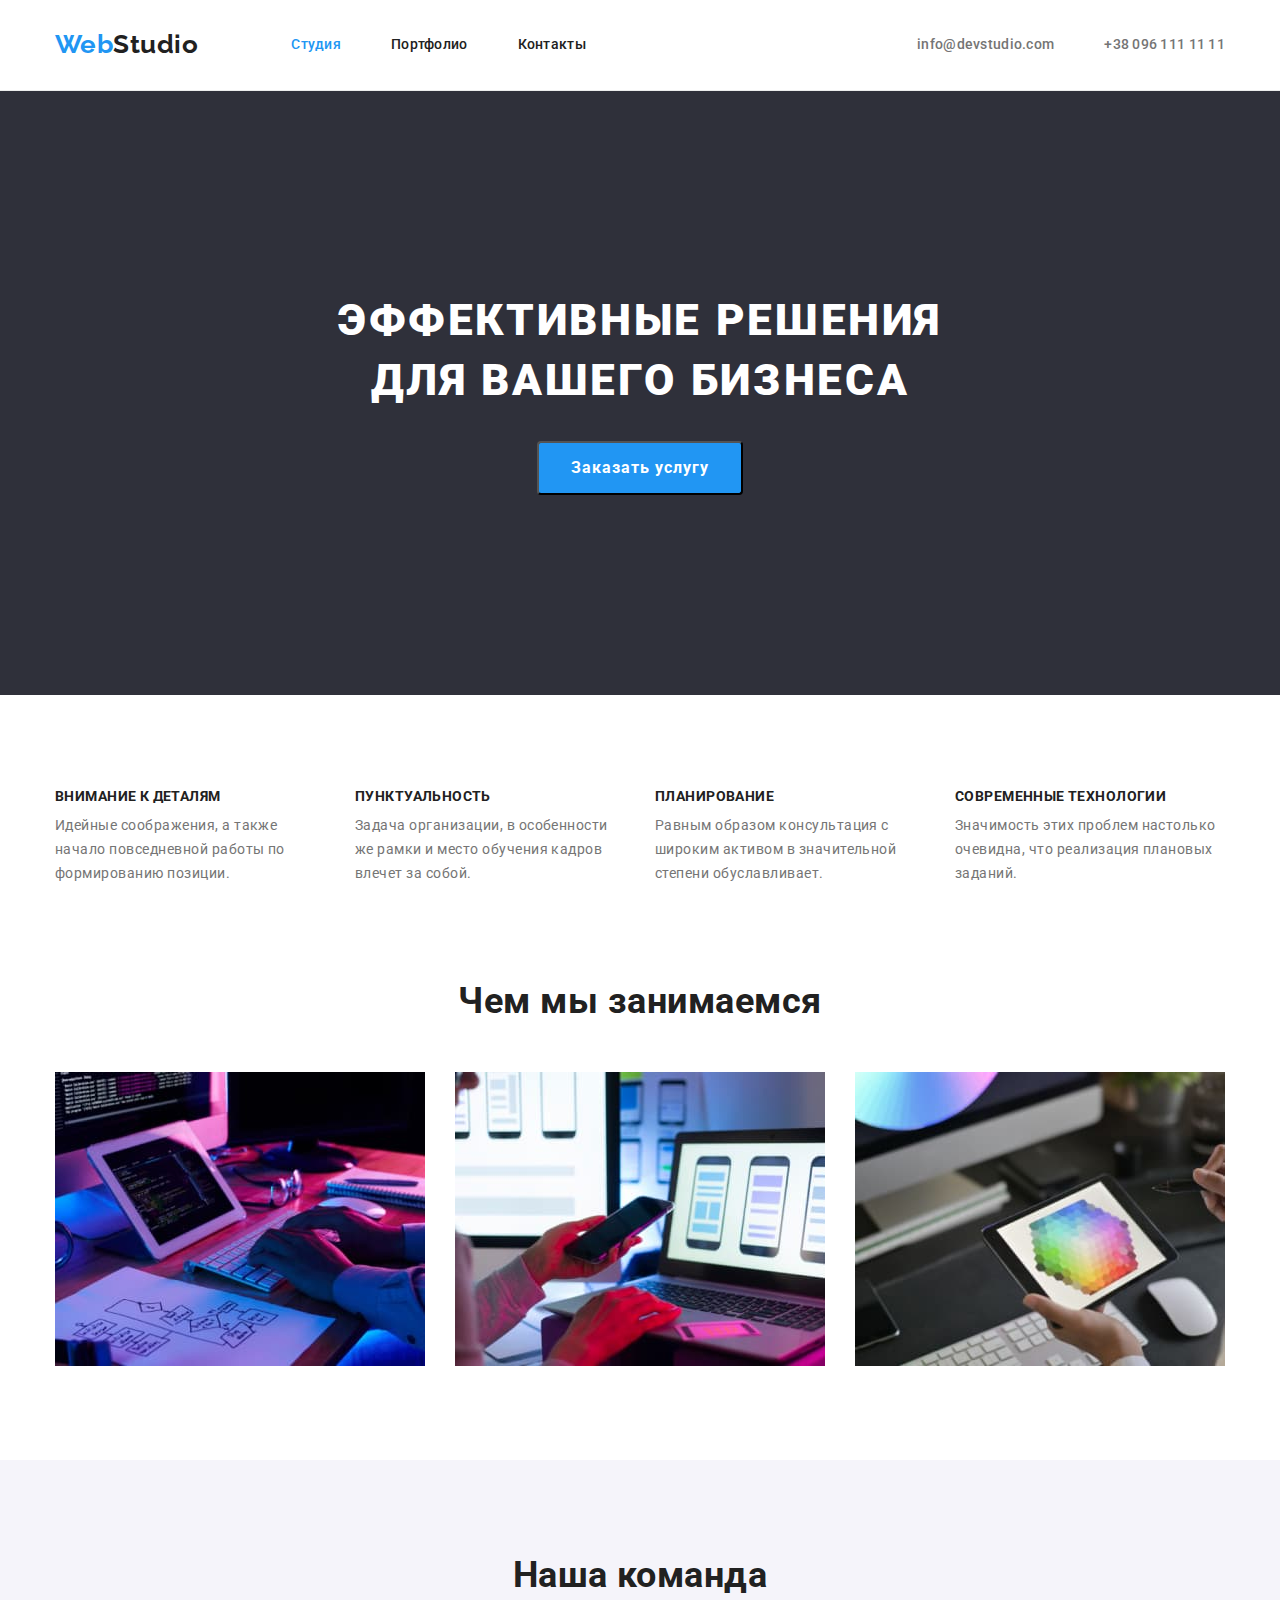
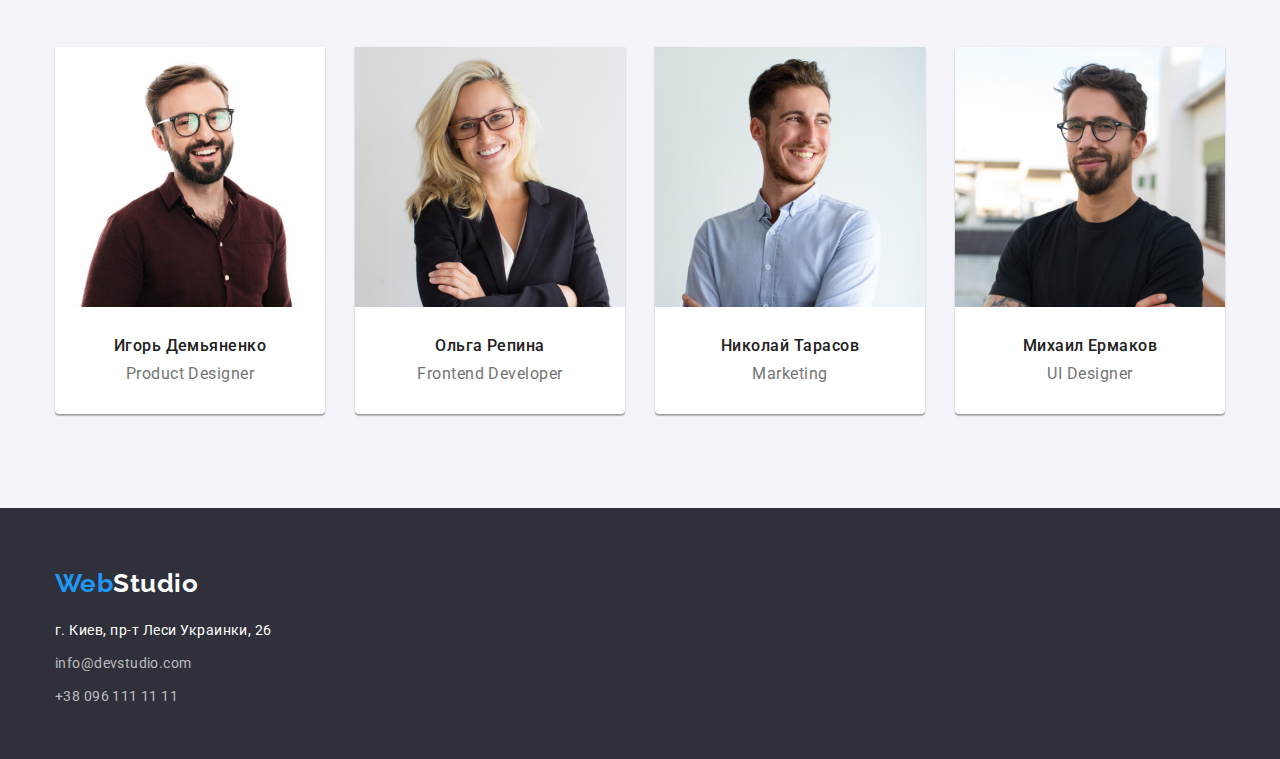
==== index.html @ 140398b9 "Стартует проект" ====
<!DOCTYPE html>
<html lang="ru">
  <head>
    <meta charset="UTF-8" />
    <meta http-equiv="X-UA-Compatible" content="IE=edge" />
    <meta name="viewport" content="width=device-width, initial-scale=1.0" />
    <title>WebStudio</title>
    <link
      href="https://fonts.googleapis.com/css2?family=Raleway:wght@700&family=Roboto:wght@400;500;700;900&display=swap"
      rel="stylesheet"
    />
    <link
      rel="stylesheet"
      href="https://cdnjs.cloudflare.com/ajax/libs/modern-normalize/1.0.0/modern-normalize.min.css"
    />
    <link rel="stylesheet" href="./css/style.css" />
  </head>

  <body>
    <!-- Шапка сайта -->
    <header class="page-header">
      <div class="container header-item">
        <nav class="main-nav">
          <a href="#" class="logo"><span class="accent">Web</span>Studio</a>
          <ul class="site-nav">
            <li class="site-nav-item">
              <a href="./index.html" class="site-nav-link-current">Студия</a>
            </li>
            <li class="site-nav-item">
              <a href="./portfolio.html" class="site-nav-link">Портфолио</a>
            </li>
            <li class="site-nav-item"><a href="#footer" class="site-nav-link">Контакты</a></li>
          </ul>
        </nav>

        <ul class="auth-nav">
          <li class="auth-nav-item">
            <a href="mailto:info@devstudio.com" class="auth-nav-link">info@devstudio.com</a>
          </li>
          <li class="auth-nav-item">
            <a href="tel:+380961111111" class="auth-nav-link">+38 096 111 11 11</a>
          </li>
        </ul>
      </div>
    </header>
    <!-- Основная часть -->
    <main>
      <!-- Герой -->
      <section class="hero">
        <h1 class="hero-title">
          ЭФФЕКТИВНЫЕ РЕШЕНИЯ<br />
          ДЛЯ ВАШЕГО БИЗНЕСА
        </h1>
        <button type="button" class="button-primary">Заказать услугу</button>
      </section>
      <!-- feature list -->
      <section class="section">
        <div class="container">
          <h2 class="section-title visually-hidden">Список преимуществ</h2>
          <ul class="feature-list">
            <li class="feature-list-item">
              <h3 class="feature-list-title">ВНИМАНИЕ К ДЕТАЛЯМ</h3>
              <p class="feature-list-text">
                Идейные соображения, а также начало повседневной работы по формированию позиции.
              </p>
            </li>
            <li class="feature-list-item">
              <h3 class="feature-list-title">ПУНКТУАЛЬНОСТЬ</h3>
              <p class="feature-list-text">
                Задача организации, в особенности же рамки и место обучения кадров влечет за собой.
              </p>
            </li>
            <li class="feature-list-item">
              <h3 class="feature-list-title">ПЛАНИРОВАНИЕ</h3>
              <p class="feature-list-text">
                Равным образом консультация с широким активом в значительной степени обуславливает.
              </p>
            </li>
            <li class="feature-list-item">
              <h3 class="feature-list-title">СОВРЕМЕННЫЕ ТЕХНОЛОГИИ</h3>
              <p class="feature-list-text">
                Значимость этих проблем настолько очевидна, что реализация плановых заданий.
              </p>
            </li>
          </ul>
        </div>
      </section>
      <!-- Чем мы занимаемся -->
      <section class="section works-our">
        <div class="container">
          <h2 class="section-title">Чем мы занимаемся</h2>
          <ul class="works-list">
            <li class="works-list-item">
              <a href="#"><img src="./images/pic1.jpg" alt="Пример работ1" width="370" /></a>
            </li>
            <li class="works-list-item">
              <a href="#"><img src="./images/pic2.jpg" alt="Пример работ2" width="370" /></a>
            </li>
            <li class="works-list-item">
              <a href="#"><img src="./images/pic3.jpg" alt="Пример работ3" width="370" /></a>
            </li>
          </ul>
        </div>
      </section>
      <section class="section team">
        <!-- Наша команда -->
        <div class="container">
          <h2 class="section-title">Наша команда</h2>
          <ul class="team-list">
            <li class="team-list-item">
              <img src="./images/team1.jpg" alt="Игорь Демьяненко" width="270" />
              <p class="team-list-title">Игорь Демьяненко</p>
              <span class="team-list-text">Product Designer</span>
            </li>
            <li class="team-list-item">
              <img src="./images/team2.jpg" alt="Ольга Репина" width="270" />
              <p class="team-list-title">Ольга Репина</p>
              <span class="team-list-text">Frontend Developer</span>
            </li>
            <li class="team-list-item">
              <img src="./images/team3.jpg" alt="Николай Тарасов" width="270" />
              <p class="team-list-title">Николай Тарасов</p>
              <span class="team-list-text">Marketing</span>
            </li>
            <li class="team-list-item">
              <img src="./images/team4.jpg" alt="Михаил Ермаков" width="270" />
              <p class="team-list-title">Михаил Ермаков</p>
              <span class="team-list-text">UI Designer</span>
            </li>
          </ul>
        </div>
      </section>
    </main>
    <!-- Футер -->
    <footer id="footer" class="footer-real">
      <div class="container">
        <a href="#" class="logo-light"><span class="accent">Web</span>Studio</a>
        <div class="footer-contacts">
          <address class="city">г. Киев, пр-т Леси Украинки, 26</address>
          <div class="auth-nav-light">
            <a href="mailto:info@devstudio.com" class="auth-nav-light-link">info@devstudio.com</a>
            <p><a href="tel:+380961111111" class="auth-nav-light-link">+38 096 111 11 11</a></p>
          </div>
        </div>
      </div>
    </footer>
  </body>
</html>
---- css/style.css ----
/* цвет основного текста #757575 */
/* вторичный цвет #212121 */
/* акцент #2196F3 */
/* белый #FFFFFF*/
/* вторичный цвет фона #2F303A */
/* цвет фона секции в index #f5f4fa*/

html {
  box-sizing: border-box;
}

*,
*::before,
*::after {
  box-sizing: inherit;
}

:root {
  --primary-text-color: #757575;
  --title-text-color: #212121;
  --accent-color: #2196f3;
  --primary-white-color: #ffffff;
  --secondary-bg-color: #2f303a;
  --third-bg-color: #f5f4fa;
  --header-border-color: #ececec;
  --portfolio-border-color: #eeeeee;
  --card-set-gap: 30px;
  --card-shadow: 0px 1px 3px rgba(0, 0, 0, 0.12), 0px 1px 1px rgba(0, 0, 0, 0.14),
    0px 2px 1px rgba(0, 0, 0, 0.2);
}

/* body */
body {
  background-color: var(--primary-white-color);
  color: var(--primary-text-color);
  font-family: roboto, sans-serif;
  font-weight: 400;
  font-size: 16px;
  line-height: 1.18;
  letter-spacing: 0.03em;
}

/* none */
.list,
.site-nav,
.auth-nav,
.auth-nav-light,
.feature-list,
.works-list,
.team-list,
.projects-list,
.buttons,
p,
ul,
h1,
h2,
h3 {
  padding: 0;
  margin: 0;
  list-style: none;
}

img {
  display: block;
  max-width: 100%;
  height: auto;
}

/* Container */
.container {
  padding-left: 15px;
  padding-right: 15px;
  margin-left: auto;
  margin-right: auto;

  width: 1200px;
}

.header-item {
  display: flex;
}

/* Header */
.page-header {
  border-bottom: 1px solid var(--header-border-color);
  display: flex;
}

.main-nav {
  display: flex;
  align-items: center;
}

/* logo */
.logo {
  margin-right: 93px;
  margin-top: 24px;
  margin-bottom: 25px;

  color: var(--title-text-color);
  font-family: Raleway, sans-serif;
  font-weight: 700;
  font-size: 26px;
  line-height: 1.19;
  text-decoration: none;
}

.accent {
  color: var(--accent-color);
}

/* site-nav */
.site-nav {
  display: flex;
  margin-top: 32px;
  margin-bottom: 32px;
}

.site-nav .site-nav-item + .site-nav-item {
  margin-left: 50px;
}

.auth-nav {
  align-items: center;
  display: flex;
  margin-left: auto;

  margin-top: 32px;
  margin-bottom: 32px;
}

.auth-nav .auth-nav-item + .auth-nav-item {
  margin-left: 50px;
}

.site-nav-link,
.site-nav-link-current {
  display: block;
  padding-top: 5px;
  padding-bottom: 5px;

  color: var(--title-text-color);
  font-style: normal;
  font-weight: 500;
  font-size: 14px;
  line-height: 1.14;
  letter-spacing: 0.02em;
  text-decoration: none;
}

.auth-nav-link {
  display: block;
  padding-top: 5px;
  padding-bottom: 5px;

  color: var(--primary-text-color);
  font-style: normal;
  font-weight: 500;
  font-size: 14px;
  line-height: 1.14;
  letter-spacing: 0.02em;
  text-decoration: none;
}

.site-nav-link:hover,
.site-nav-link:focus,
.auth-nav-link:hover,
.auth-nav-link:focus,
.auth-nav-light-link:hover,
.auth-nav-light-link:focus {
  color: var(--accent-color);
}

.site-nav-link-current {
  color: var(--accent-color);
  font-style: normal;
  font-weight: 500;
  font-size: 14px;
  line-height: 1.14;
  letter-spacing: 0.02em;
  text-decoration: none;
}

/* hero */
.hero {
  padding-top: 200px;
  padding-bottom: 200px;

  background-color: var(--secondary-bg-color);
  text-align: center;
}

.hero-title {
  margin-top: 0;
  margin-bottom: 30px;
  color: var(--primary-white-color);
  font-weight: 900;
  font-size: 44px;
  line-height: 1.36;
  letter-spacing: 0.06em;
  text-transform: uppercase;
}

/* button primary */

.button-primary {
  display: inline-block;
  min-width: 200px;
  border-radius: 4px;
  padding: 10px 32px;
  text-align: center;

  color: var(--primary-white-color);
  background-color: var(--accent-color);
  font-family: inherit;
  font-weight: 700;
  font-size: 16px;
  line-height: 1.87;
  letter-spacing: 0.06em;
  cursor: pointer;
}

.button-primary:hover,
.button-primary:focus {
  color: var(--accent-color);
  background-color: var(--primary-white-color);
}

/* section-title */
.section-title {
  margin-top: 0;
  margin-bottom: 50px;
  color: var(--title-text-color);
  font-weight: 700;
  font-size: 36px;
  line-height: 1.17;
  text-align: center;
}

/* feature-list */
.section {
  padding-top: 94px;
  padding-bottom: 94px;
}

.visually-hidden {
  position: absolute;
  clip: rect(0 0 0 0);
  width: 1px;
  height: 1px;
  margin: -1px;
}

.feature-list {
  display: flex;
}

.feature-list-item {
  width: 270px;
}

.feature-list .feature-list-item + .feature-list-item {
  margin-left: 30px;
}

.feature-list-title {
  margin-top: 0;
  margin-bottom: 10px;
  color: var(--title-text-color);
  font-weight: 700;
  font-size: 14px;
  line-height: 1.14;
  letter-spacing: 0.03em;
  text-transform: uppercase;
}

.feature-list-text {
  font-size: 14px;
  line-height: 1.71;
  margin: 0;
}

/* Our Works */

.works-our {
  padding-top: 0;
}

.works-list {
  display: flex;
}

.works-list .works-list-item + .works-list-item {
  margin-left: 30px;
}

/* team section */
.team {
  background-color: var(--third-bg-color);
}

.team-list {
  display: flex;
  text-align: center;
}

.team-list .team-list-item + .team-list-item {
  margin-left: 30px;
}

.team-list-item {
  background-color: var(--primary-white-color);
  padding-bottom: 30px;
  box-shadow: var(--card-shadow);
  border-radius: 0px 0px 4px 4px;
}

.team-list-title {
  margin-top: 30px;
  margin-bottom: 10px;

  color: var(--title-text-color);
  font-weight: 500;
  font-size: 16px;
}

.team-list-text {
  font-size: 16px;
}

/* footer */
.footer-real {
  padding-top: 60px;
  padding-bottom: 50px;

  background-color: var(--secondary-bg-color);
}

.logo-light {
  color: var(--primary-white-color);
  font-family: Raleway, sans-serif;
  font-weight: 700;
  font-size: 26px;
  line-height: 1.19;
  text-decoration: none;
}

/* адрес */
.city {
  margin-top: 20px;

  font-family: inherit;
  font-style: normal;
  color: var(--primary-white-color);
  font-size: 14px;
  line-height: 1.71;
}

/* ссылки в футере */

.auth-nav-light-link {
  margin-top: 9px;
  display: block;
  color: rgba(255, 255, 255, 0.68);
  font-size: 14px;
  line-height: 1.71;
  letter-spacing: 0.03em;
  text-decoration: none;
}

/* Portfolio */
/* Buttons */
.buttons {
  display: flex;
  justify-content: center;
  margin-bottom: 50px;
}

.buttons .buttons-item + .buttons-item {
  margin-left: 8px;
}

/* buttons secondary */
.buttons-secondary {
  color: var(--title-text-color);
  background-color: var(--third-bg-color);
  font-family: inherit;
  font-weight: 500;
  font-size: 16px;
  line-height: 1.62;
  letter-spacing: 0.03em;
  border-radius: 4px;
  border: none;
  cursor: pointer;
  padding: 6px 22px;
}

.buttons-secondary:hover,
.buttons-secondary:focus {
  color: var(--primary-white-color);
  background-color: var(--accent-color);
  font-family: inherit;
}

/* Projects list */

.projects-list {
  display: flex;
  flex-wrap: wrap;
  margin-top: calc(-1 * var(--card-set-gap));
  margin-left: calc(-1 * var(--card-set-gap));
}

.projects-list-item {
  border: 1px solid var(--portfolio-border-color);
  flex-basis: calc(100% / 3 - var(--card-set-gap));
  margin-left: var(--card-set-gap);
  margin-top: var(--card-set-gap);
}

.projects-list-link {
  color: var(--title-text-color);
  font-weight: 700;
  font-size: 18px;
  line-height: 2;
  letter-spacing: 0.06em;
  margin-bottom: 4px;
}

.card-content {
  padding: 20px 24px;
}

.projects-list-text {
  font-size: 16px;
  line-height: 1.87;
}
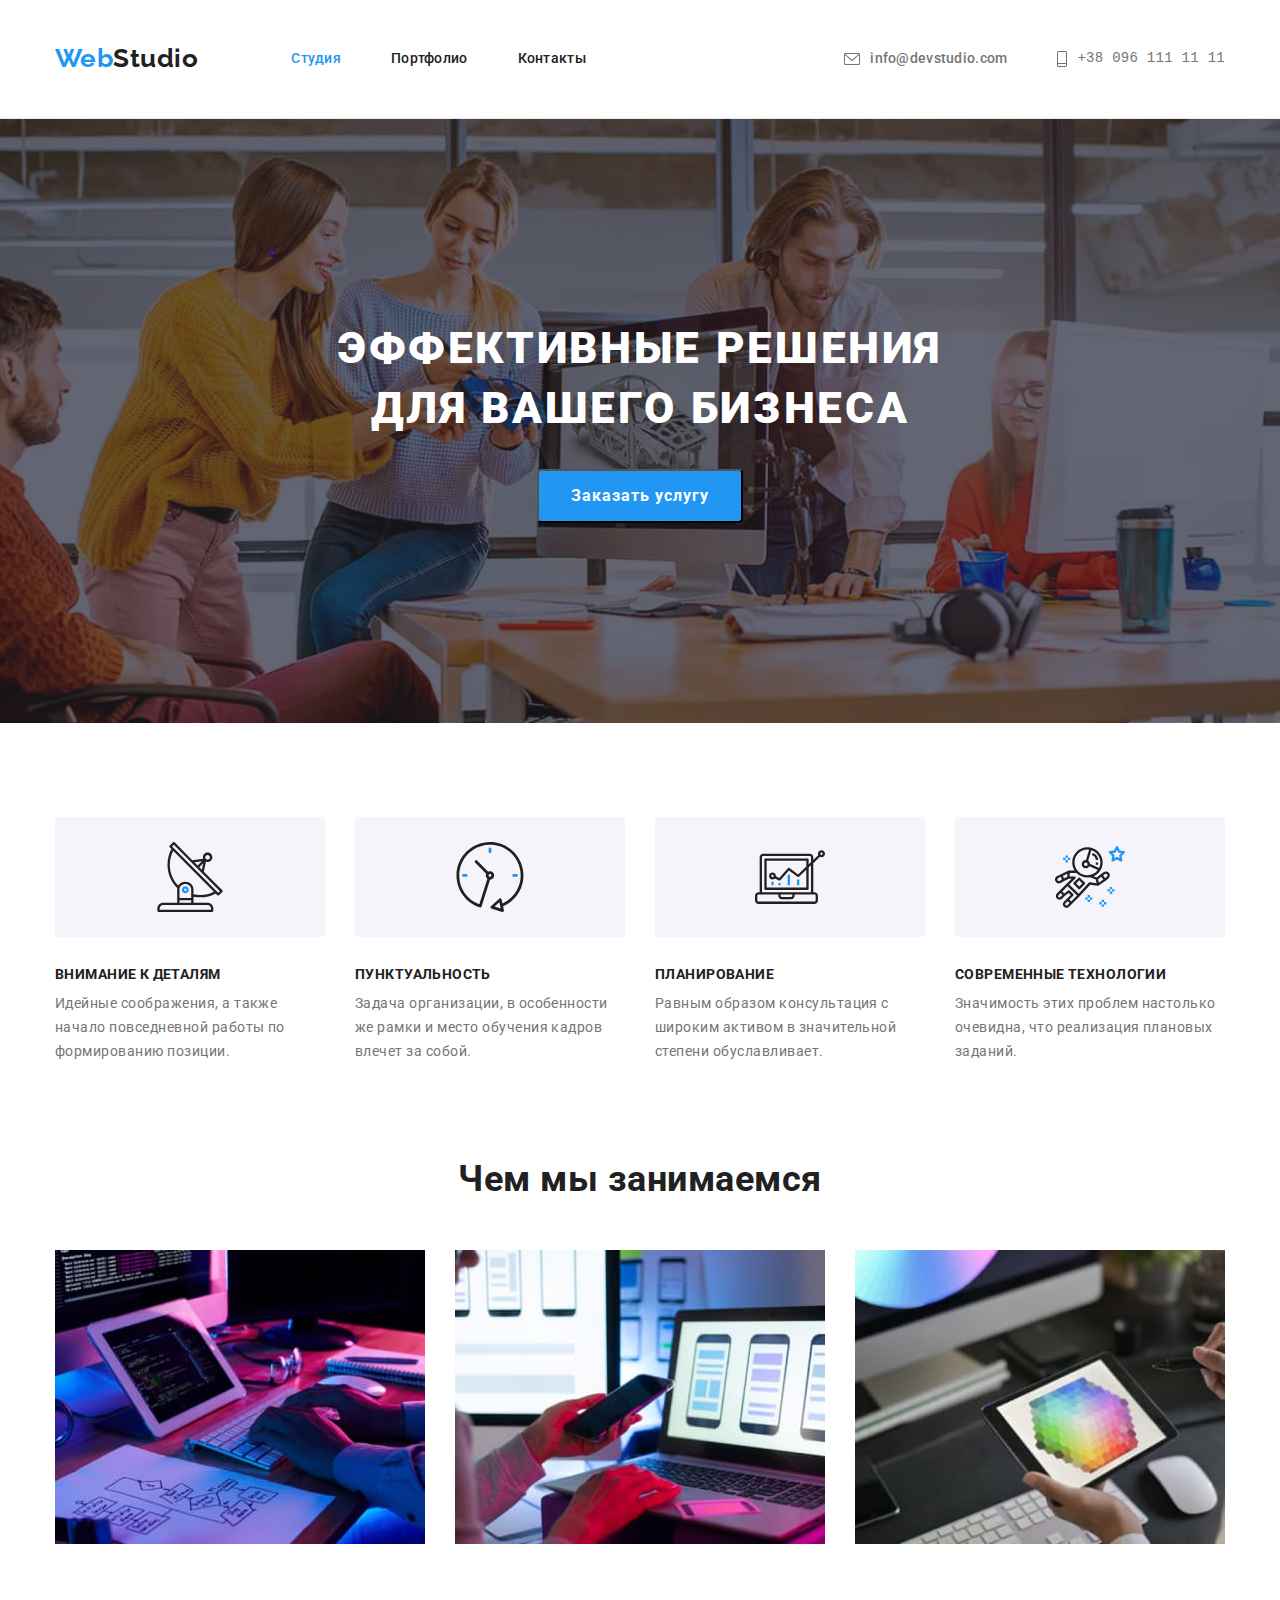
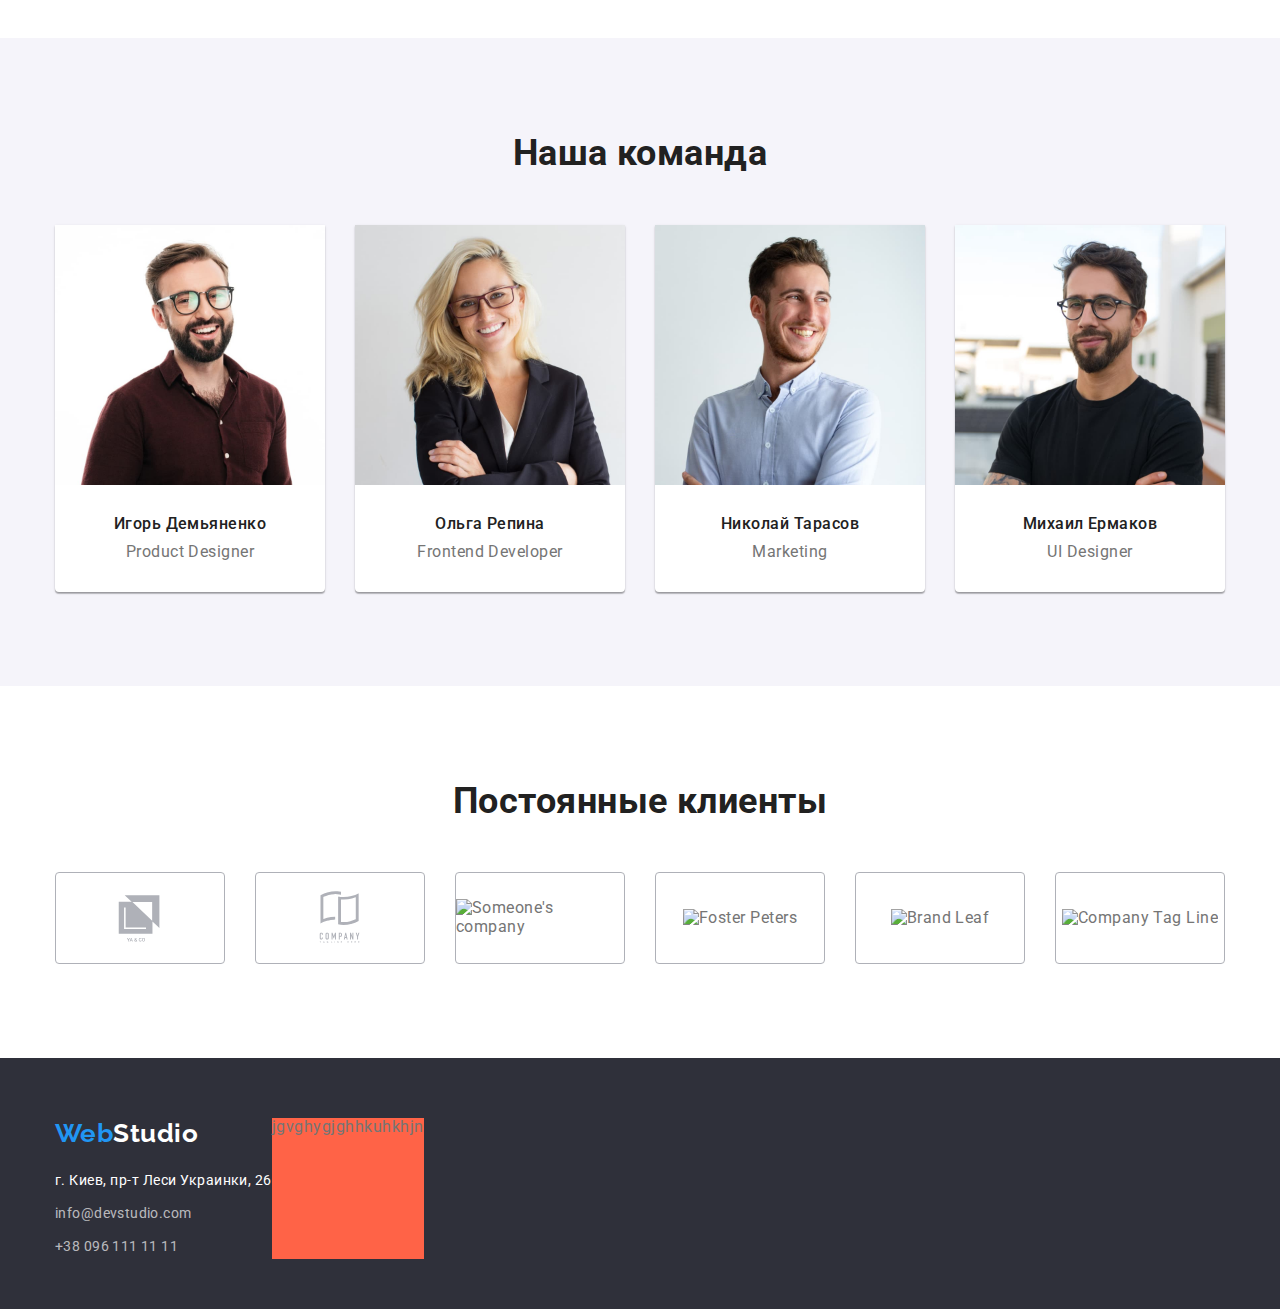
==== commit 9dda0908: "добавляет спрайт" ====
--- a/index.html
+++ b/index.html
@@ -35,16 +35,15 @@
 
         <ul class="auth-nav">
           <li class="auth-nav-item">
-            <a href="mailto:info@devstudio.com" class="auth-nav-link">info@devstudio.com</a>
+            <a href="mailto:info@devstudio.com" class="auth-nav-link mailto">info@devstudio.com</a>
           </li>
           <li class="auth-nav-item">
-            <a href="tel:+380961111111" class="auth-nav-link">+38 096 111 11 11</a>
+            <a href="tel:+380961111111" class="auth-nav-link phoneto"><pre>+38 096 111 11 11</pre></a>
           </li>
         </ul>
       </div>
     </header>
     <!-- Основная часть -->
-    <main>
       <!-- Герой -->
       <section class="hero">
         <h1 class="hero-title">
@@ -58,25 +57,49 @@
         <div class="container">
           <h2 class="section-title visually-hidden">Список преимуществ</h2>
           <ul class="feature-list">
+            <li class="feature-list-item"> 
+              <div class="feature-thumb">
+                <svg class="feature-icon">
+                  <use href="./images/sprite1.svg#feat1">
+                  </use>
+                </svg>
+              </div>
+              <h3 class="feature-list-title">ВНИМАНИЕ К ДЕТАЛЯМ</h3>
+              <p class="feature-list-text">
+                Идейные соображения, а также начало повседневной работы по формированию позиции.
+              </p>
+            </li>
             <li class="feature-list-item">
-              <h3 class="feature-list-title">ВНИМАНИЕ К ДЕТАЛЯМ</h3>
-              <p class="feature-list-text">
-                Идейные соображения, а также начало повседневной работы по формированию позиции.
+              <div class="feature-thumb">
+                <svg class="feature-icon">
+                  <use href="./images/sprite1.svg#feat2">
+                  </use>
+                </svg>
+              </div>
+              <h3 class="feature-list-title">ПУНКТУАЛЬНОСТЬ</h3>
+              <p class="feature-list-text">
+                Задача организации, в особенности же рамки и место обучения кадров влечет за собой.
               </p>
             </li>
             <li class="feature-list-item">
-              <h3 class="feature-list-title">ПУНКТУАЛЬНОСТЬ</h3>
-              <p class="feature-list-text">
-                Задача организации, в особенности же рамки и место обучения кадров влечет за собой.
+              <div class="feature-thumb">
+                <svg class="feature-icon">
+                  <use href="./images/sprite1.svg#feat3">
+                  </use>
+                </svg>
+              </div>
+              <h3 class="feature-list-title">ПЛАНИРОВАНИЕ</h3>
+              <p class="feature-list-text">
+                Равным образом консультация с широким активом в значительной степени обуславливает.
               </p>
             </li>
             <li class="feature-list-item">
-              <h3 class="feature-list-title">ПЛАНИРОВАНИЕ</h3>
-              <p class="feature-list-text">
-                Равным образом консультация с широким активом в значительной степени обуславливает.
-              </p>
-            </li>
-            <li class="feature-list-item">
+              <div class="feature-thumb">
+                <svg class="feature-icon">
+                  <use href="./images/sprite1.svg#feat4">
+                  </use>
+                </svg>
+              </div>
               <h3 class="feature-list-title">СОВРЕМЕННЫЕ ТЕХНОЛОГИИ</h3>
               <p class="feature-list-text">
                 Значимость этих проблем настолько очевидна, что реализация плановых заданий.
@@ -130,11 +153,41 @@
           </ul>
         </div>
       </section>
+      <!-- Наши клиенты -->
+      <section class="section customers">
+        <div class="container">
+         <h2 class="section-title">Постоянные клиенты</h2>
+      <ul class="customers-list">
+        <li class="customers-item">
+          <div class="customers-thumb">
+            <svg class="customers-icon">
+              <use href="./images/sprite1.svg#customers1">
+              </use>
+            </svg>
+          </div>
+        </li>
+        <li class="customers-item">
+          <div class="customers-thumb">
+            <svg class="customers-icon">
+              <use href="./images/sprite1.svg#customers2">
+              </use>
+            </svg>
+          </div>
+        </li>
+        <li class="customers-item"><div class="customers-thumb"><img src="./images/customers3.svg" alt="Someone's company"></div></li>
+        <li class="customers-item"><div class="customers-thumb"><img src="./images/customers4.svg" alt="Foster Peters"></div></li>
+        <li class="customers-item"><div class="customers-thumb"><img src="./images/customers5.svg" alt="Brand Leaf"></div></li>
+        <li class="customers-item"><div class="customers-thumb"><img src="./images/customers6.svg" alt="Company Tag Line"></div></li>
+      </ul>
+      </div>
+      </section>
+      
     </main>
     <!-- Футер -->
-    <footer id="footer" class="footer-real">
-      <div class="container">
-        <a href="#" class="logo-light"><span class="accent">Web</span>Studio</a>
+ <footer id="footer" class="footer-real">
+      <div class="container footer-item">
+        <div class="footer-logo-address">
+         <a href="#" class="logo-light"><span class="accent">Web</span>Studio</a>
         <div class="footer-contacts">
           <address class="city">г. Киев, пр-т Леси Украинки, 26</address>
           <div class="auth-nav-light">
@@ -142,6 +195,9 @@
             <p><a href="tel:+380961111111" class="auth-nav-light-link">+38 096 111 11 11</a></p>
           </div>
         </div>
+        </div>
+        <div class="joinus">jgvghygjghhkuhkhjn
+        </div>
       </div>
     </footer>
   </body>
--- a/css/style.css
+++ b/css/style.css
@@ -23,6 +23,7 @@
   --secondary-bg-color: #2f303a;
   --third-bg-color: #f5f4fa;
   --header-border-color: #ececec;
+  --customers-border: #afb1b8;
   --portfolio-border-color: #eeeeee;
   --card-set-gap: 30px;
   --card-shadow: 0px 1px 3px rgba(0, 0, 0, 0.12), 0px 1px 1px rgba(0, 0, 0, 0.14),
@@ -64,6 +65,7 @@
   display: block;
   max-width: 100%;
   height: auto;
+  margin: 0;
 }
 
 /* Container */
@@ -78,6 +80,7 @@
 
 .header-item {
   display: flex;
+  /* justify-content: space-between; */
 }
 
 /* Header */
@@ -124,7 +127,6 @@
   align-items: center;
   display: flex;
   margin-left: auto;
-
   margin-top: 32px;
   margin-bottom: 32px;
 }
@@ -149,7 +151,8 @@
 }
 
 .auth-nav-link {
-  display: block;
+  display: flex;
+  align-items: center;
   padding-top: 5px;
   padding-bottom: 5px;
 
@@ -160,6 +163,28 @@
   line-height: 1.14;
   letter-spacing: 0.02em;
   text-decoration: none;
+}
+
+.auth-nav-link.mailto::before {
+  content: '';
+  width: 17px;
+  height: 12px;
+  display: inline-block;
+  margin-right: 10px;
+  background-image: url(../images/ico/envelope.svg);
+  /* background-size: contain; */
+  background-repeat: no-repeat;
+  background-position: center;
+}
+
+.auth-nav-link.phoneto::before {
+  content: '';
+  width: 10px;
+  height: 16px;
+  display: inline-block;
+  margin-right: 10px;
+  background-image: url(../images/ico/phone.svg);
+  background-size: contain;
 }
 
 .site-nav-link:hover,
@@ -185,9 +210,19 @@
 .hero {
   padding-top: 200px;
   padding-bottom: 200px;
+  margin-left: auto;
+  margin-right: auto;
+  max-width: 1600px;
+  min-height: 600px;
 
   background-color: var(--secondary-bg-color);
   text-align: center;
+  /* background-image: url('../images/header.jpg'); */
+  background-image: linear-gradient(to right, rgba(47, 48, 58, 0.4), rgba(47, 48, 58, 0.4)),
+    url('../images/header.jpg');
+  background-size: cover;
+  background-repeat: no-repeat;
+  background-position: center;
 }
 
 .hero-title {
@@ -253,18 +288,65 @@
 
 .feature-list {
   display: flex;
+  justify-content: space-between;
 }
 
 .feature-list-item {
   width: 270px;
 }
 
-.feature-list .feature-list-item + .feature-list-item {
+.feature-thumb {
+  width: 270px;
+  height: 120px;
+  display: flex;
+  align-items: center;
+  justify-content: center;
+
+  background-color: var(--third-bg-color);
+  border-radius: 4px;
+}
+
+.feature-icon {
+  width: 70px;
+  height: 70px;
+}
+
+/* .feature-list-item::before {
+  content: '';
+  height: 120px;
+  display: block;
+  background-color: var(--third-bg-color);
+  background-size: 70px;
+  background-repeat: no-repeat;
+  background-position: center;
+}
+
+.feature-list-item:nth-child(1)::before {
+  background-image: url(../images/feat1.svg);
+  content: ('');
+} */
+
+.feature-list-item:nth-child(2)::before {
+  background-image: url(../images/feat2.svg);
+  content: ('');
+}
+
+.feature-list-item:nth-child(3)::before {
+  background-image: url(../images/feat3.svg);
+  content: ('');
+}
+
+.feature-list-item:nth-child(4)::before {
+  background-image: url(../images/feat4.svg);
+  content: ('');
+}
+
+/* .feature-list-item .feature-list .feature-list-item + .feature-list-item {
   margin-left: 30px;
-}
+} */
 
 .feature-list-title {
-  margin-top: 0;
+  margin-top: 30px;
   margin-bottom: 10px;
   color: var(--title-text-color);
   font-weight: 700;
@@ -288,10 +370,7 @@
 
 .works-list {
   display: flex;
-}
-
-.works-list .works-list-item + .works-list-item {
-  margin-left: 30px;
+  justify-content: space-between;
 }
 
 /* team section */
@@ -302,11 +381,12 @@
 .team-list {
   display: flex;
   text-align: center;
-}
-
-.team-list .team-list-item + .team-list-item {
+  justify-content: space-between;
+}
+
+/* .team-list .team-list-item + .team-list-item {
   margin-left: 30px;
-}
+} второй способ */
 
 .team-list-item {
   background-color: var(--primary-white-color);
@@ -328,12 +408,50 @@
   font-size: 16px;
 }
 
+/* Customers regular */
+.customers-list {
+  display: flex;
+  justify-content: space-between;
+}
+
+.customers-thumb {
+  width: 170px;
+  height: 92px;
+  display: flex;
+  align-items: center;
+  justify-content: center;
+
+  background-color: var(--primary-white-color);
+  border: 1px solid var(--customers-border);
+  border-radius: 4px;
+}
+
+.customers-icon {
+  width: 106px;
+  height: 60px;
+  fill: currentColor;
+}
+
+.customers-thumb:hover,
+.customers-thumb:focus {
+  border: 1px solid var(--accent-color);
+  color: var(--accent-color);
+}
+
+/* .customers-thumb:hover .customers-icon {
+  fill: cyan;
+} */
+
 /* footer */
 .footer-real {
   padding-top: 60px;
   padding-bottom: 50px;
 
   background-color: var(--secondary-bg-color);
+}
+
+.footer-item {
+  display: flex;
 }
 
 .logo-light {
@@ -348,6 +466,7 @@
 /* адрес */
 .city {
   margin-top: 20px;
+  margin-right: 0;
 
   font-family: inherit;
   font-style: normal;
@@ -360,12 +479,20 @@
 
 .auth-nav-light-link {
   margin-top: 9px;
+  margin-right: 0;
   display: block;
   color: rgba(255, 255, 255, 0.68);
   font-size: 14px;
   line-height: 1.71;
   letter-spacing: 0.03em;
   text-decoration: none;
+}
+
+/* Joinus */
+.joinus {
+  width: 206;
+  height: 80;
+  background-color: tomato;
 }
 
 /* Portfolio */
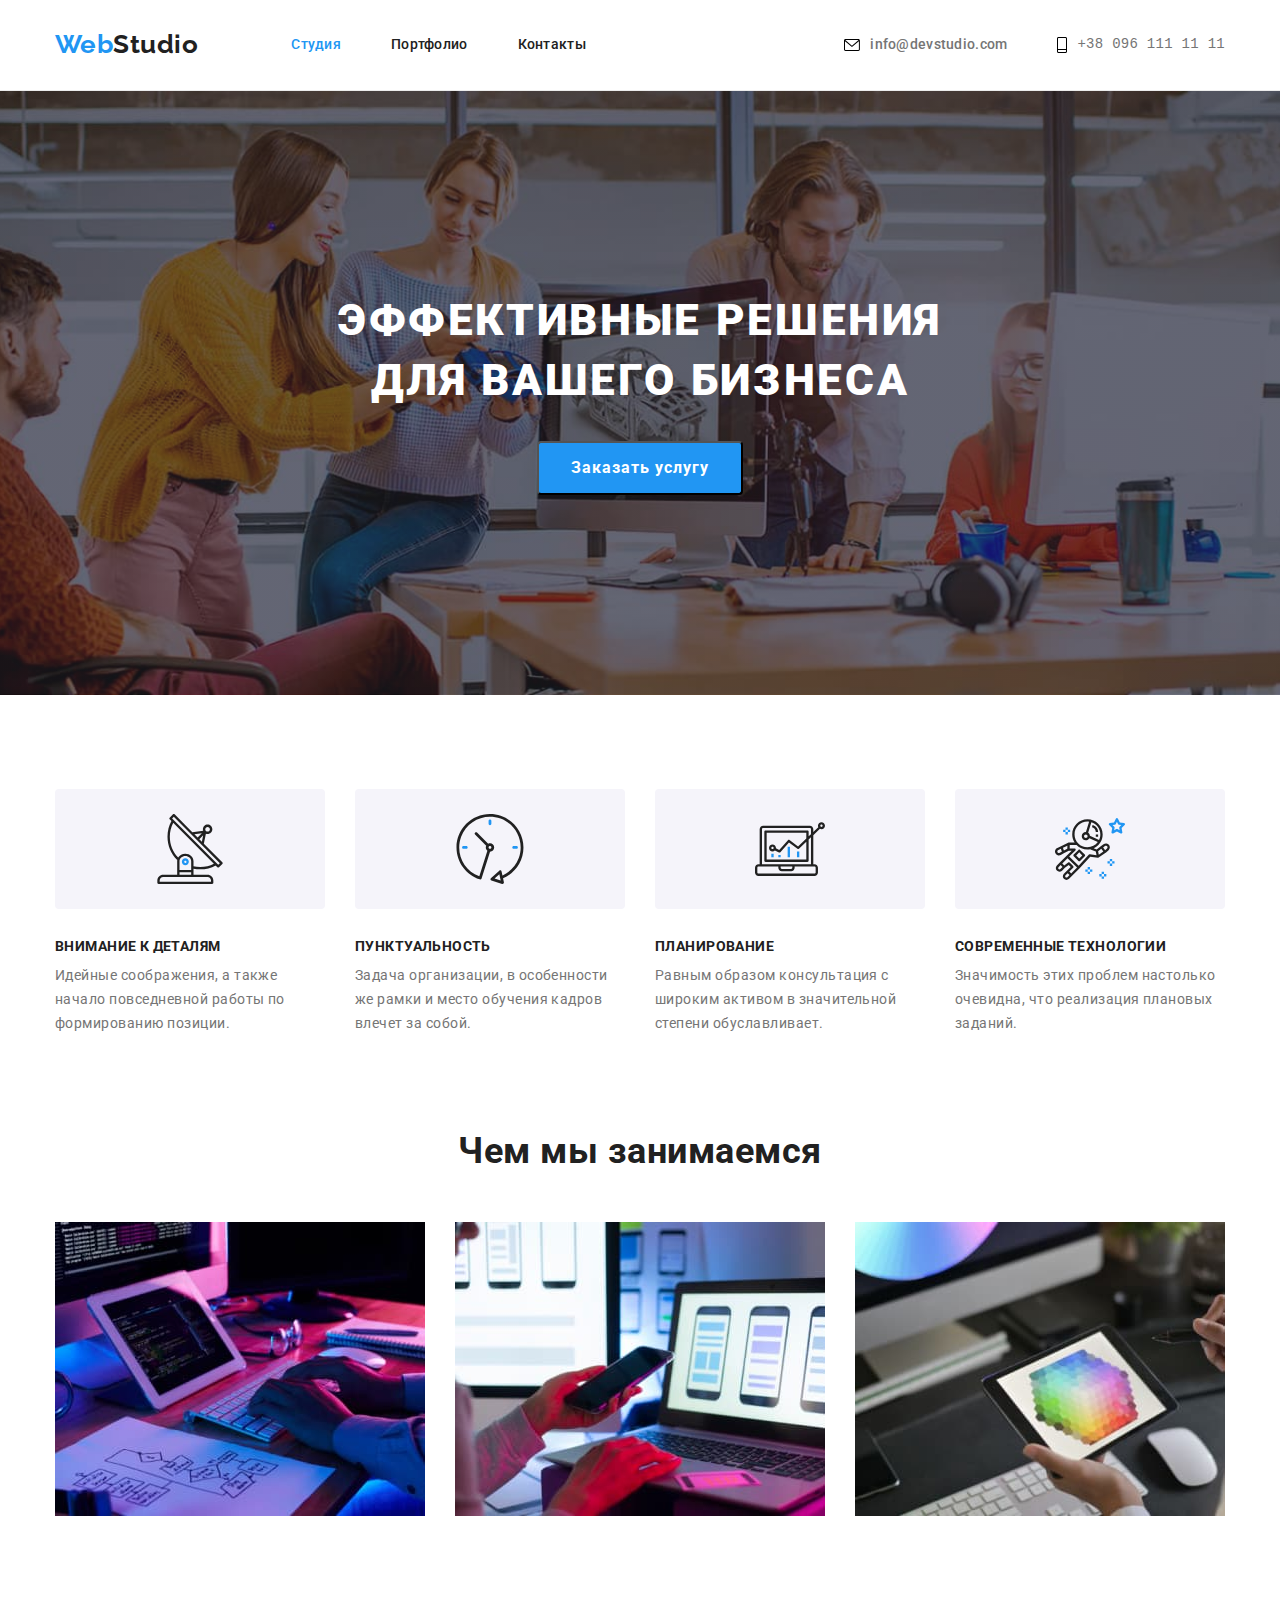
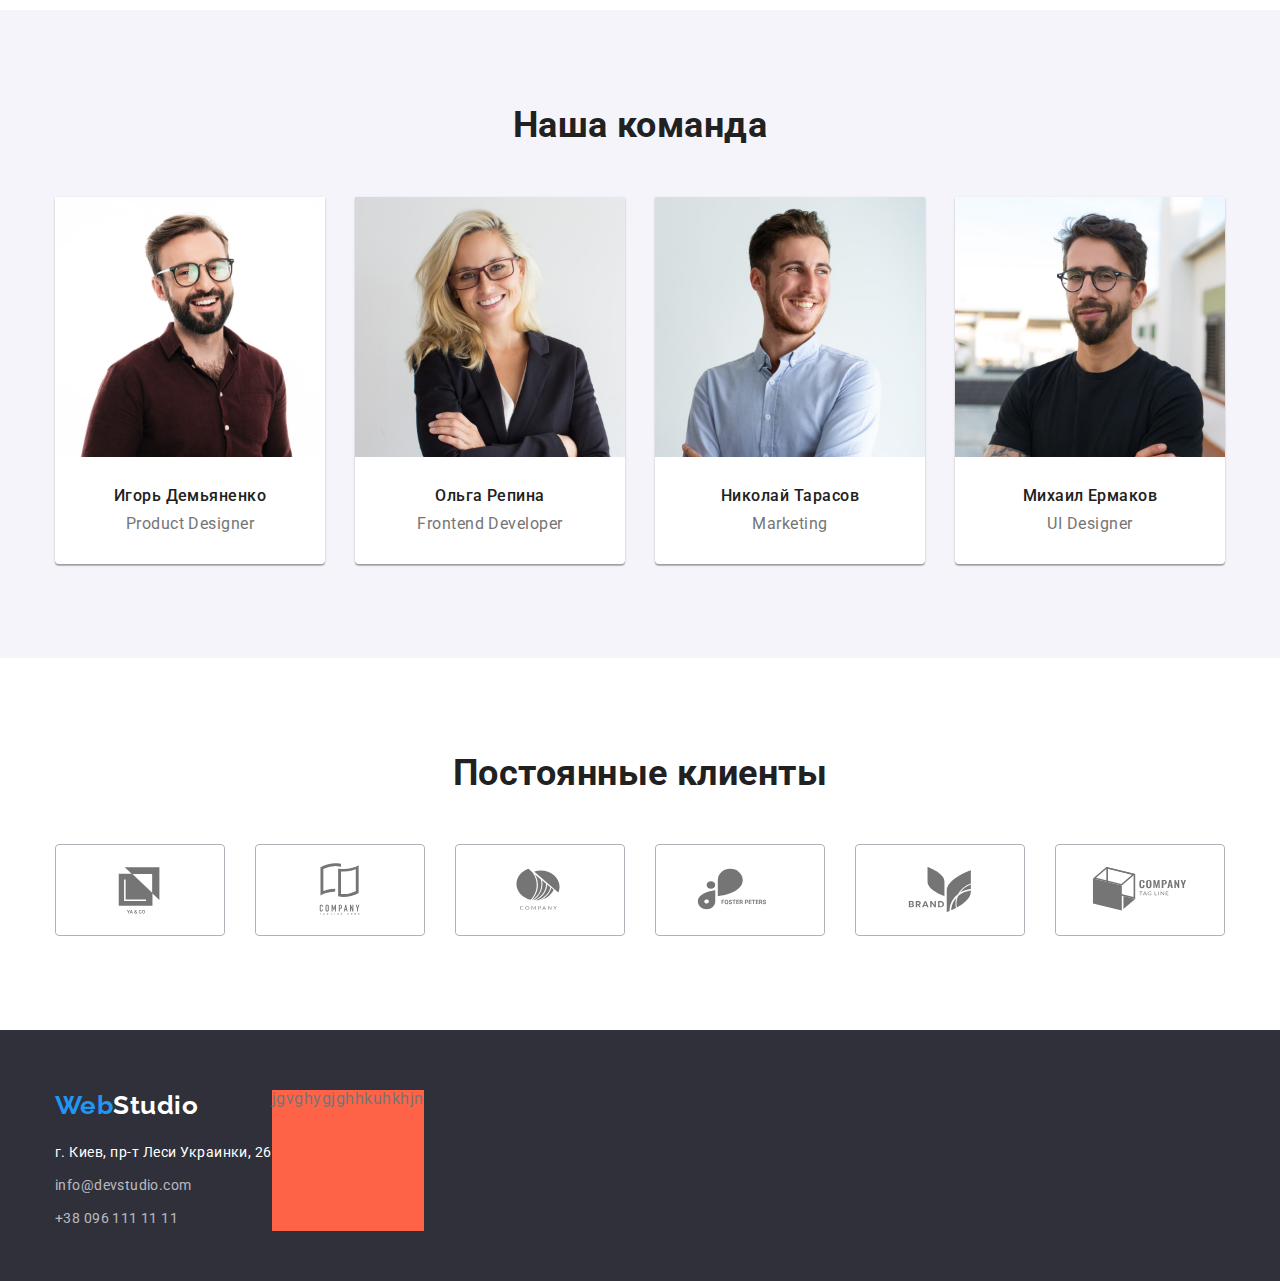
==== commit 34de58b0: "завершает Постоянные клиенты" ====
--- a/index.html
+++ b/index.html
@@ -35,10 +35,19 @@
 
         <ul class="auth-nav">
           <li class="auth-nav-item">
-            <a href="mailto:info@devstudio.com" class="auth-nav-link mailto">info@devstudio.com</a>
+            <a href="mailto:info@devstudio.com" class="auth-nav-link mailto">   <svg class="auth-nav-icon"
+             width="16" height="12">
+                  <use href="./images/sprite1.svg#envelope">
+                  </use>
+                </svg>
+              info@devstudio.com</a>
           </li>
           <li class="auth-nav-item">
-            <a href="tel:+380961111111" class="auth-nav-link phoneto"><pre>+38 096 111 11 11</pre></a>
+            <a href="tel:+380961111111" class="auth-nav-link phoneto"><svg class="auth-nav-icon"
+             width="10" height="16">
+                  <use href="./images/sprite1.svg#phone">
+                  </use>
+                </svg><pre>+38 096 111 11 11</pre></a>
           </li>
         </ul>
       </div>
@@ -174,10 +183,32 @@
             </svg>
           </div>
         </li>
-        <li class="customers-item"><div class="customers-thumb"><img src="./images/customers3.svg" alt="Someone's company"></div></li>
-        <li class="customers-item"><div class="customers-thumb"><img src="./images/customers4.svg" alt="Foster Peters"></div></li>
-        <li class="customers-item"><div class="customers-thumb"><img src="./images/customers5.svg" alt="Brand Leaf"></div></li>
-        <li class="customers-item"><div class="customers-thumb"><img src="./images/customers6.svg" alt="Company Tag Line"></div></li>
+        <li class="customers-item"><div class="customers-thumb">
+            <svg class="customers-icon">
+              <use href="./images/sprite1.svg#customers3">
+              </use>
+            </svg>
+          </div>
+        </li>
+        <li class="customers-item"><div class="customers-thumb">
+            <svg class="customers-icon">
+              <use href="./images/sprite1.svg#customers4">
+              </use>
+            </svg>
+          </div>
+        </li>
+        <li class="customers-item"><div class="customers-thumb">
+            <svg class="customers-icon">
+              <use href="./images/sprite1.svg#customers5">
+              </use>
+            </svg>
+          </div></li>
+        <li class="customers-item"><div class="customers-thumb">
+            <svg class="customers-icon">
+              <use href="./images/sprite1.svg#customers6">
+              </use>
+            </svg>
+          </div></li>
       </ul>
       </div>
       </section>
--- a/css/style.css
+++ b/css/style.css
@@ -55,7 +55,9 @@
 ul,
 h1,
 h2,
-h3 {
+h3,
+pre,
+a {
   padding: 0;
   margin: 0;
   list-style: none;
@@ -135,6 +137,12 @@
   margin-left: 50px;
 }
 
+.auth-nav-link {
+  display: flex;
+  justify-content: center;
+  align-items: center;
+}
+
 .site-nav-link,
 .site-nav-link-current {
   display: block;
@@ -151,10 +159,8 @@
 }
 
 .auth-nav-link {
-  display: flex;
-  align-items: center;
-  padding-top: 5px;
-  padding-bottom: 5px;
+  padding-top: 0px;
+  padding-bottom: 0px;
 
   color: var(--primary-text-color);
   font-style: normal;
@@ -165,26 +171,8 @@
   text-decoration: none;
 }
 
-.auth-nav-link.mailto::before {
-  content: '';
-  width: 17px;
-  height: 12px;
-  display: inline-block;
+.auth-nav-icon {
   margin-right: 10px;
-  background-image: url(../images/ico/envelope.svg);
-  /* background-size: contain; */
-  background-repeat: no-repeat;
-  background-position: center;
-}
-
-.auth-nav-link.phoneto::before {
-  content: '';
-  width: 10px;
-  height: 16px;
-  display: inline-block;
-  margin-right: 10px;
-  background-image: url(../images/ico/phone.svg);
-  background-size: contain;
 }
 
 .site-nav-link:hover,
@@ -194,6 +182,10 @@
 .auth-nav-light-link:hover,
 .auth-nav-light-link:focus {
   color: var(--accent-color);
+}
+
+.auth-nav-link:hover .auth-nav-icon {
+  fill: var(--accent-color);
 }
 
 .site-nav-link-current {
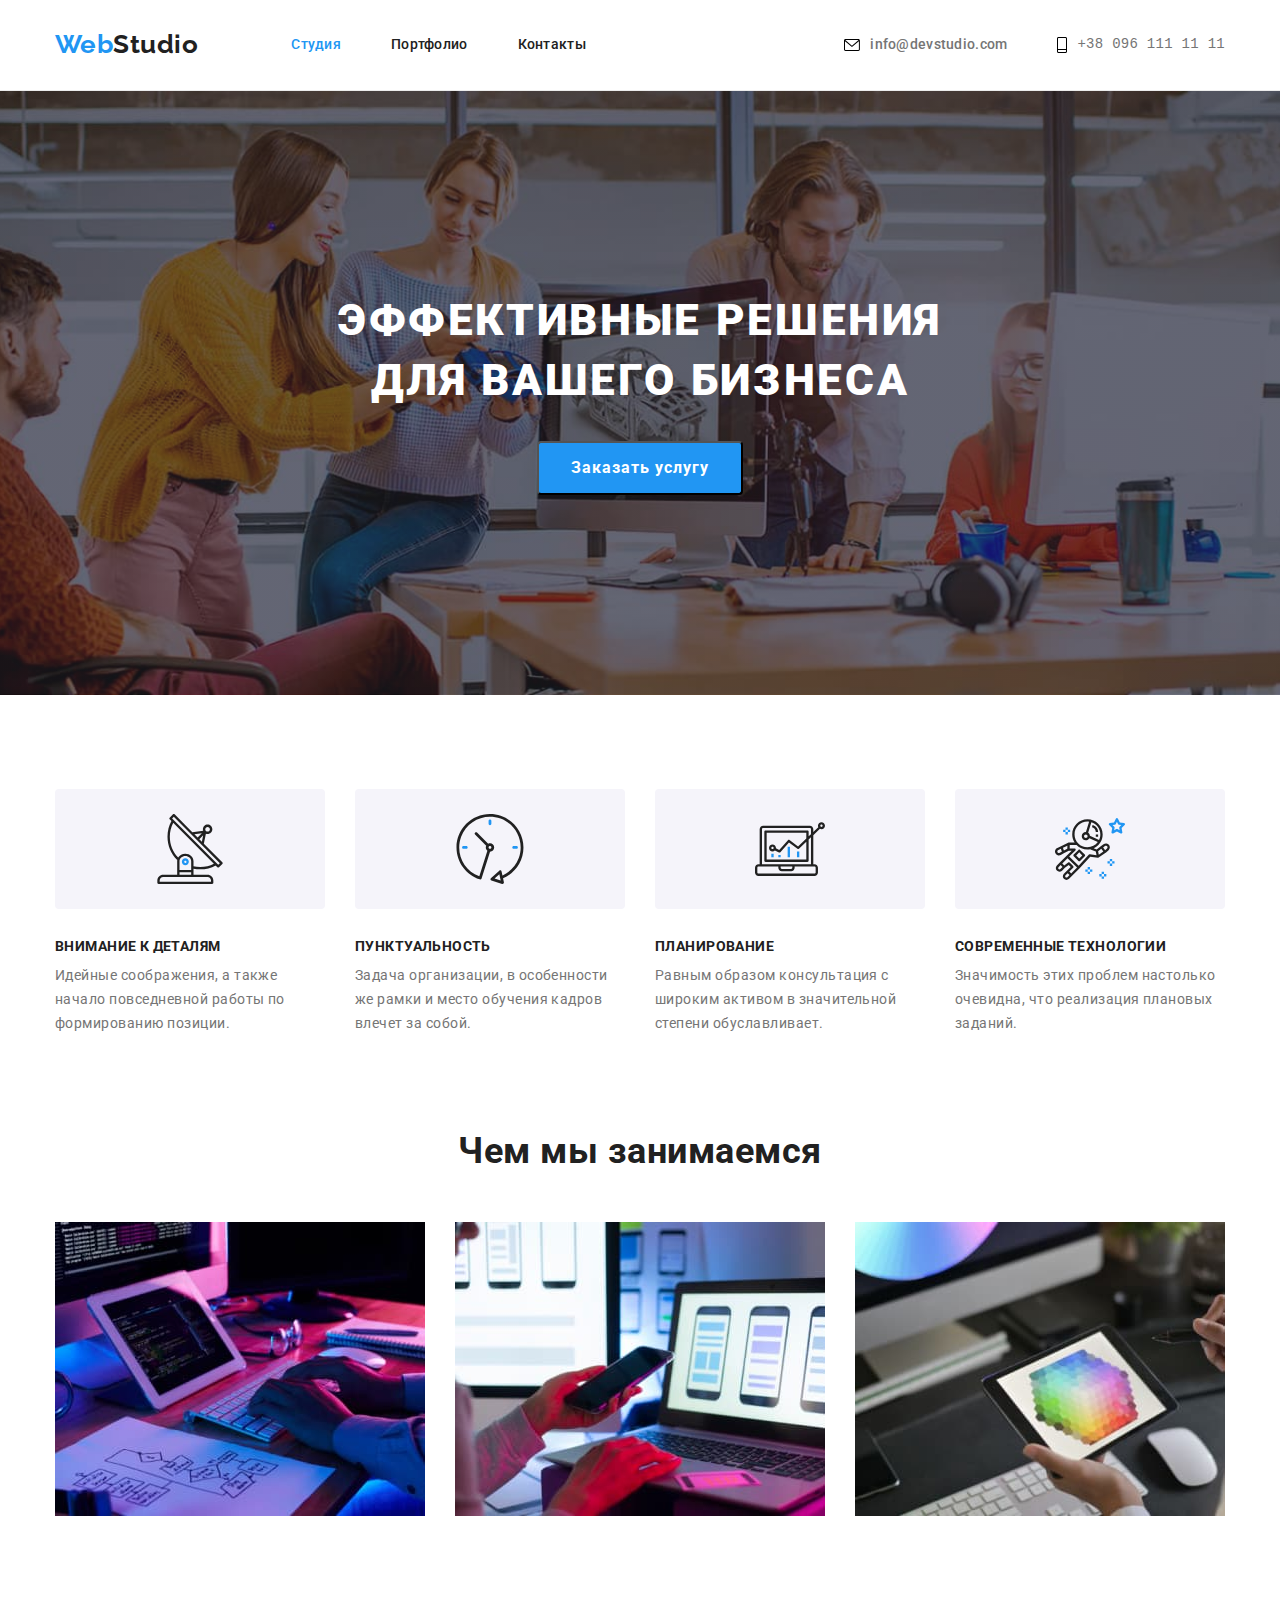
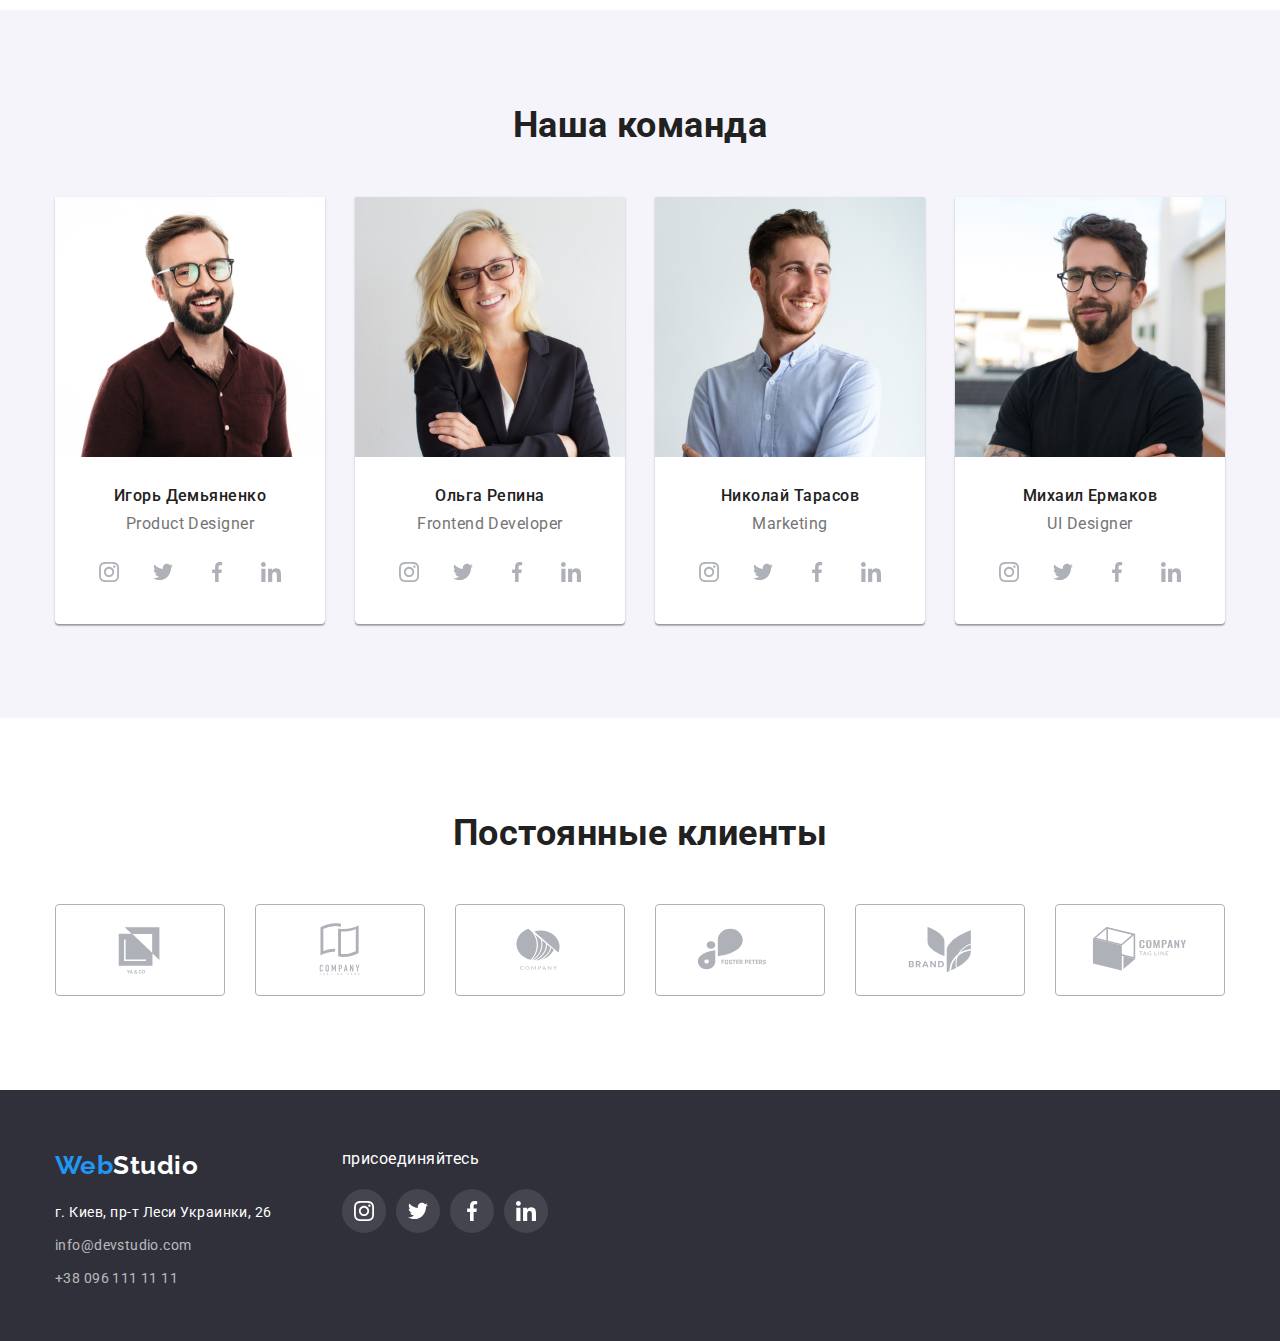
==== commit c8bec22d: "Добавляет SVG иконки" ====
--- a/index.html
+++ b/index.html
@@ -143,21 +143,173 @@
               <img src="./images/team1.jpg" alt="Игорь Демьяненко" width="270" />
               <p class="team-list-title">Игорь Демьяненко</p>
               <span class="team-list-text">Product Designer</span>
+              <ul class="team-social">
+                <li class="team-social-item">
+                  <a href="#" class="social-link">
+                    <div class="social-thumb">
+                    <svg class="social-icon" width=20 height=20>
+                      <use href="./images/sprite1.svg#instagram1"></use> 
+                    </svg>
+                    </div>
+                  </a>
+                </li>
+                <li class="team-social-item">
+                  <a href="#" class="social-link">
+                    <div class="social-thumb">
+                      <svg class="social-icon" width=20 height=20>
+                        <use href="./images/sprite1.svg#twitter1"></use> 
+                      </svg>
+                    </div>
+                  </a>
+                </li>
+                <li class="team-social-item">
+                  <a href="#" class="social-link">
+                    <div class="social-thumb">
+                      <svg class="social-icon" width=20 height=20>
+                        <use href="./images/sprite1.svg#facebook1"></use> 
+                      </svg>
+                    </div>
+                  </a>
+                </li>
+                <li class="team-social-item">
+                  <a href="#" class="social-link">
+                    <div class="social-thumb">
+                      <svg class="social-icon" width=20 height=20>
+                        <use href="./images/sprite1.svg#linkedin1"></use> 
+                      </svg>
+                    </div>  
+                  </a>
+                </li>
+              </ul>
             </li>
             <li class="team-list-item">
               <img src="./images/team2.jpg" alt="Ольга Репина" width="270" />
               <p class="team-list-title">Ольга Репина</p>
               <span class="team-list-text">Frontend Developer</span>
+              <ul class="team-social">
+                <li class="team-social-item">
+                  <a href="#" class="social-link">
+                    <div class="social-thumb">
+                    <svg class="social-icon" width=20 height=20>
+                      <use href="./images/sprite1.svg#instagram1"></use> 
+                    </svg>
+                    </div>
+                  </a>
+                </li>
+                <li class="team-social-item">
+                  <a href="#" class="social-link">
+                    <div class="social-thumb">
+                      <svg class="social-icon" width=20 height=20>
+                        <use href="./images/sprite1.svg#twitter1"></use> 
+                      </svg>
+                    </div>
+                  </a>
+                </li>
+                <li class="team-social-item">
+                  <a href="#" class="social-link">
+                    <div class="social-thumb">
+                      <svg class="social-icon" width=20 height=20>
+                        <use href="./images/sprite1.svg#facebook1"></use> 
+                      </svg>
+                    </div>
+                  </a>
+                </li>
+                <li class="team-social-item">
+                  <a href="#" class="social-link">
+                    <div class="social-thumb">
+                      <svg class="social-icon" width=20 height=20>
+                        <use href="./images/sprite1.svg#linkedin1"></use> 
+                      </svg>
+                    </div>  
+                  </a>
+                </li>
+              </ul>
             </li>
             <li class="team-list-item">
               <img src="./images/team3.jpg" alt="Николай Тарасов" width="270" />
               <p class="team-list-title">Николай Тарасов</p>
               <span class="team-list-text">Marketing</span>
+              <ul class="team-social">
+                <li class="team-social-item">
+                  <a href="#" class="social-link">
+                    <div class="social-thumb">
+                    <svg class="social-icon" width=20 height=20>
+                      <use href="./images/sprite1.svg#instagram1"></use> 
+                    </svg>
+                    </div>
+                  </a>
+                </li>
+                <li class="team-social-item">
+                  <a href="#" class="social-link">
+                    <div class="social-thumb">
+                      <svg class="social-icon" width=20 height=20>
+                        <use href="./images/sprite1.svg#twitter1"></use> 
+                      </svg>
+                    </div>
+                  </a>
+                </li>
+                <li class="team-social-item">
+                  <a href="#" class="social-link">
+                    <div class="social-thumb">
+                      <svg class="social-icon" width=20 height=20>
+                        <use href="./images/sprite1.svg#facebook1"></use> 
+                      </svg>
+                    </div>
+                  </a>
+                </li>
+                <li class="team-social-item">
+                  <a href="#" class="social-link">
+                    <div class="social-thumb">
+                      <svg class="social-icon" width=20 height=20>
+                        <use href="./images/sprite1.svg#linkedin1"></use> 
+                      </svg>
+                    </div>  
+                  </a>
+                </li>
+              </ul>
             </li>
             <li class="team-list-item">
               <img src="./images/team4.jpg" alt="Михаил Ермаков" width="270" />
               <p class="team-list-title">Михаил Ермаков</p>
               <span class="team-list-text">UI Designer</span>
+              <ul class="team-social">
+                <li class="team-social-item">
+                  <a href="#" class="social-link">
+                    <div class="social-thumb">
+                    <svg class="social-icon" width=20 height=20>
+                      <use href="./images/sprite1.svg#instagram1"></use> 
+                    </svg>
+                    </div>
+                  </a>
+                </li>
+                <li class="team-social-item">
+                  <a href="#" class="social-link">
+                    <div class="social-thumb">
+                      <svg class="social-icon" width=20 height=20>
+                        <use href="./images/sprite1.svg#twitter1"></use> 
+                      </svg>
+                    </div>
+                  </a>
+                </li>
+                <li class="team-social-item">
+                  <a href="#" class="social-link">
+                    <div class="social-thumb">
+                      <svg class="social-icon" width=20 height=20>
+                        <use href="./images/sprite1.svg#facebook1"></use> 
+                      </svg>
+                    </div>
+                  </a>
+                </li>
+                <li class="team-social-item">
+                  <a href="#" class="social-link">
+                    <div class="social-thumb">
+                      <svg class="social-icon" width=20 height=20>
+                        <use href="./images/sprite1.svg#linkedin1"></use> 
+                      </svg>
+                    </div>  
+                  </a>
+                </li>
+              </ul>
             </li>
           </ul>
         </div>
@@ -168,47 +320,65 @@
          <h2 class="section-title">Постоянные клиенты</h2>
       <ul class="customers-list">
         <li class="customers-item">
+          <a href="#" class="customers-link">
           <div class="customers-thumb">
             <svg class="customers-icon">
               <use href="./images/sprite1.svg#customers1">
               </use>
             </svg>
           </div>
-        </li>
-        <li class="customers-item">
+          </a>
+        </li>
+        <li class="customers-item">
+          <a href="#" class="customers-link">
           <div class="customers-thumb">
             <svg class="customers-icon">
               <use href="./images/sprite1.svg#customers2">
               </use>
             </svg>
           </div>
-        </li>
-        <li class="customers-item"><div class="customers-thumb">
+          </a>
+        </li>
+        <li class="customers-item">
+          <a href="#" class="customers-link">
+          <div class="customers-thumb">
             <svg class="customers-icon">
               <use href="./images/sprite1.svg#customers3">
               </use>
             </svg>
           </div>
-        </li>
-        <li class="customers-item"><div class="customers-thumb">
+          </a>
+        </li>
+        <li class="customers-item">
+          <a href="#" class="customers-link">
+          <div class="customers-thumb">
             <svg class="customers-icon">
               <use href="./images/sprite1.svg#customers4">
               </use>
             </svg>
           </div>
-        </li>
-        <li class="customers-item"><div class="customers-thumb">
+          </a>
+        </li>
+        <li class="customers-item">
+          <a href="#" class="customers-link">
+          <div class="customers-thumb">
             <svg class="customers-icon">
               <use href="./images/sprite1.svg#customers5">
               </use>
             </svg>
-          </div></li>
-        <li class="customers-item"><div class="customers-thumb">
+          </div>
+          </a>
+        </li>
+        <li class="customers-item">
+          <a href="#" class="customers-link">
+          <div class="customers-thumb">
             <svg class="customers-icon">
               <use href="./images/sprite1.svg#customers6">
               </use>
             </svg>
-          </div></li>
+          </div>
+          </a>
+        </li>
       </ul>
       </div>
       </section>
@@ -227,8 +397,47 @@
           </div>
         </div>
         </div>
-        <div class="joinus">jgvghygjghhkuhkhjn
-        </div>
+        <div class="joinus">
+          <p class="joinus-p">присоединяйтесь</p>
+          <ul class="social-footer">
+                <li class="social-item-footer">
+                  <a href="#" class="social-link-footer">
+                    <div class="social-thumb-footer">
+                    <svg class="social-icon-footer" width=20 height=20>
+                      <use href="./images/sprite1.svg#instagram1"></use> 
+                    </svg>
+                    </div>
+                  </a>
+                </li>
+                <li class="social-item-footer">
+                  <a href="#" class="social-link-footer">
+                    <div class="social-thumb-footer">
+                      <svg class="social-icon-footer" width=20 height=20>
+                        <use href="./images/sprite1.svg#twitter1"></use> 
+                      </svg>
+                    </div>
+                  </a>
+                </li>
+                <li class="social-item-footer">
+                  <a href="#" class="social-link-footer">
+                    <div class="social-thumb-footer">
+                      <svg class="social-icon-footer" width=20 height=20>
+                        <use href="./images/sprite1.svg#facebook1"></use> 
+                      </svg>
+                    </div>
+                  </a>
+                </li>
+                <li class="social-item-footer">
+                  <a href="#" class="social-link-footer">
+                    <div class="social-thumb-footer">
+                      <svg class="social-icon-footer" width=20 height=20>
+                        <use href="./images/sprite1.svg#linkedin1"></use> 
+                      </svg>
+                    </div>  
+                  </a>
+                </li>
+              </ul>
+        </div>        
       </div>
     </footer>
   </body>
--- a/css/style.css
+++ b/css/style.css
@@ -23,11 +23,12 @@
   --secondary-bg-color: #2f303a;
   --third-bg-color: #f5f4fa;
   --header-border-color: #ececec;
-  --customers-border: #afb1b8;
+  --links-color: #afb1b8;
   --portfolio-border-color: #eeeeee;
   --card-set-gap: 30px;
   --card-shadow: 0px 1px 3px rgba(0, 0, 0, 0.12), 0px 1px 1px rgba(0, 0, 0, 0.14),
     0px 2px 1px rgba(0, 0, 0, 0.2);
+  --footer-link-color: rgba(255, 255, 255, 0.1);
 }
 
 /* body */
@@ -61,6 +62,7 @@
   padding: 0;
   margin: 0;
   list-style: none;
+  text-decoration: none;
 }
 
 img {
@@ -400,6 +402,39 @@
   font-size: 16px;
 }
 
+.team-social {
+  display: flex;
+  align-items: center;
+  justify-content: space-between;
+  width: 206px;
+  height: 44px;
+  margin-top: 16px;
+  margin-right: 32px;
+  margin-bottom: 0px;
+  margin-left: 32px;
+}
+
+.social-thumb {
+  display: flex;
+  align-items: center;
+  justify-content: center;
+
+  width: 44px;
+  height: 44px;
+  color: var(--links-color);
+}
+
+.social-icon {
+  fill: currentColor;
+}
+
+.social-thumb:hover,
+.social-thumb:focus {
+  border-radius: 50%;
+  background-color: var(--accent-color);
+  color: var(--primary-white-color);
+}
+
 /* Customers regular */
 .customers-list {
   display: flex;
@@ -413,8 +448,9 @@
   align-items: center;
   justify-content: center;
 
+  color: var(--links-color);
   background-color: var(--primary-white-color);
-  border: 1px solid var(--customers-border);
+  border: 1px solid var(--links-color);
   border-radius: 4px;
 }
 
@@ -482,9 +518,45 @@
 
 /* Joinus */
 .joinus {
-  width: 206;
-  height: 80;
-  background-color: tomato;
+  margin-left: 70px;
+}
+
+.joinus-p {
+  font-weight: 700px;
+  color: var(--primary-white-color);
+}
+
+/* Footer Social */
+
+.social-footer {
+  display: flex;
+  align-items: center;
+  justify-content: space-between;
+  width: 206px;
+  height: 44px;
+  margin-top: 20px;
+}
+
+.social-thumb-footer {
+  display: flex;
+  align-items: center;
+  justify-content: center;
+
+  width: 44px;
+  height: 44px;
+  color: var(--primary-white-color);
+  background-color: var(--footer-link-color);
+  border-radius: 50%;
+}
+
+.social-icon-footer {
+  fill: currentColor;
+}
+
+.social-thumb-footer:hover,
+.social-thumb-footer:focus {
+  border-radius: 50%;
+  background-color: var(--accent-color);
 }
 
 /* Portfolio */
@@ -519,6 +591,8 @@
   color: var(--primary-white-color);
   background-color: var(--accent-color);
   font-family: inherit;
+  box-shadow: 0px 3px 1px rgba(0, 0, 0, 0.1), 0px 1px 2px rgba(0, 0, 0, 0.08),
+    0px 2px 2px rgba(0, 0, 0, 0.12);
 }
 
 /* Projects list */
@@ -535,6 +609,12 @@
   flex-basis: calc(100% / 3 - var(--card-set-gap));
   margin-left: var(--card-set-gap);
   margin-top: var(--card-set-gap);
+}
+
+.projects-list-item:hover,
+.projects-list-item:focus {
+  box-shadow: 0px 1px 1px rgba(0, 0, 0, 0.12), 0px 4px 4px rgba(0, 0, 0, 0.06),
+    1px 4px 6px rgba(0, 0, 0, 0.16);
 }
 
 .projects-list-link {
@@ -546,6 +626,10 @@
   margin-bottom: 4px;
 }
 
+.projects-list-text {
+  color: var(--primary-text-color);
+}
+
 .card-content {
   padding: 20px 24px;
 }
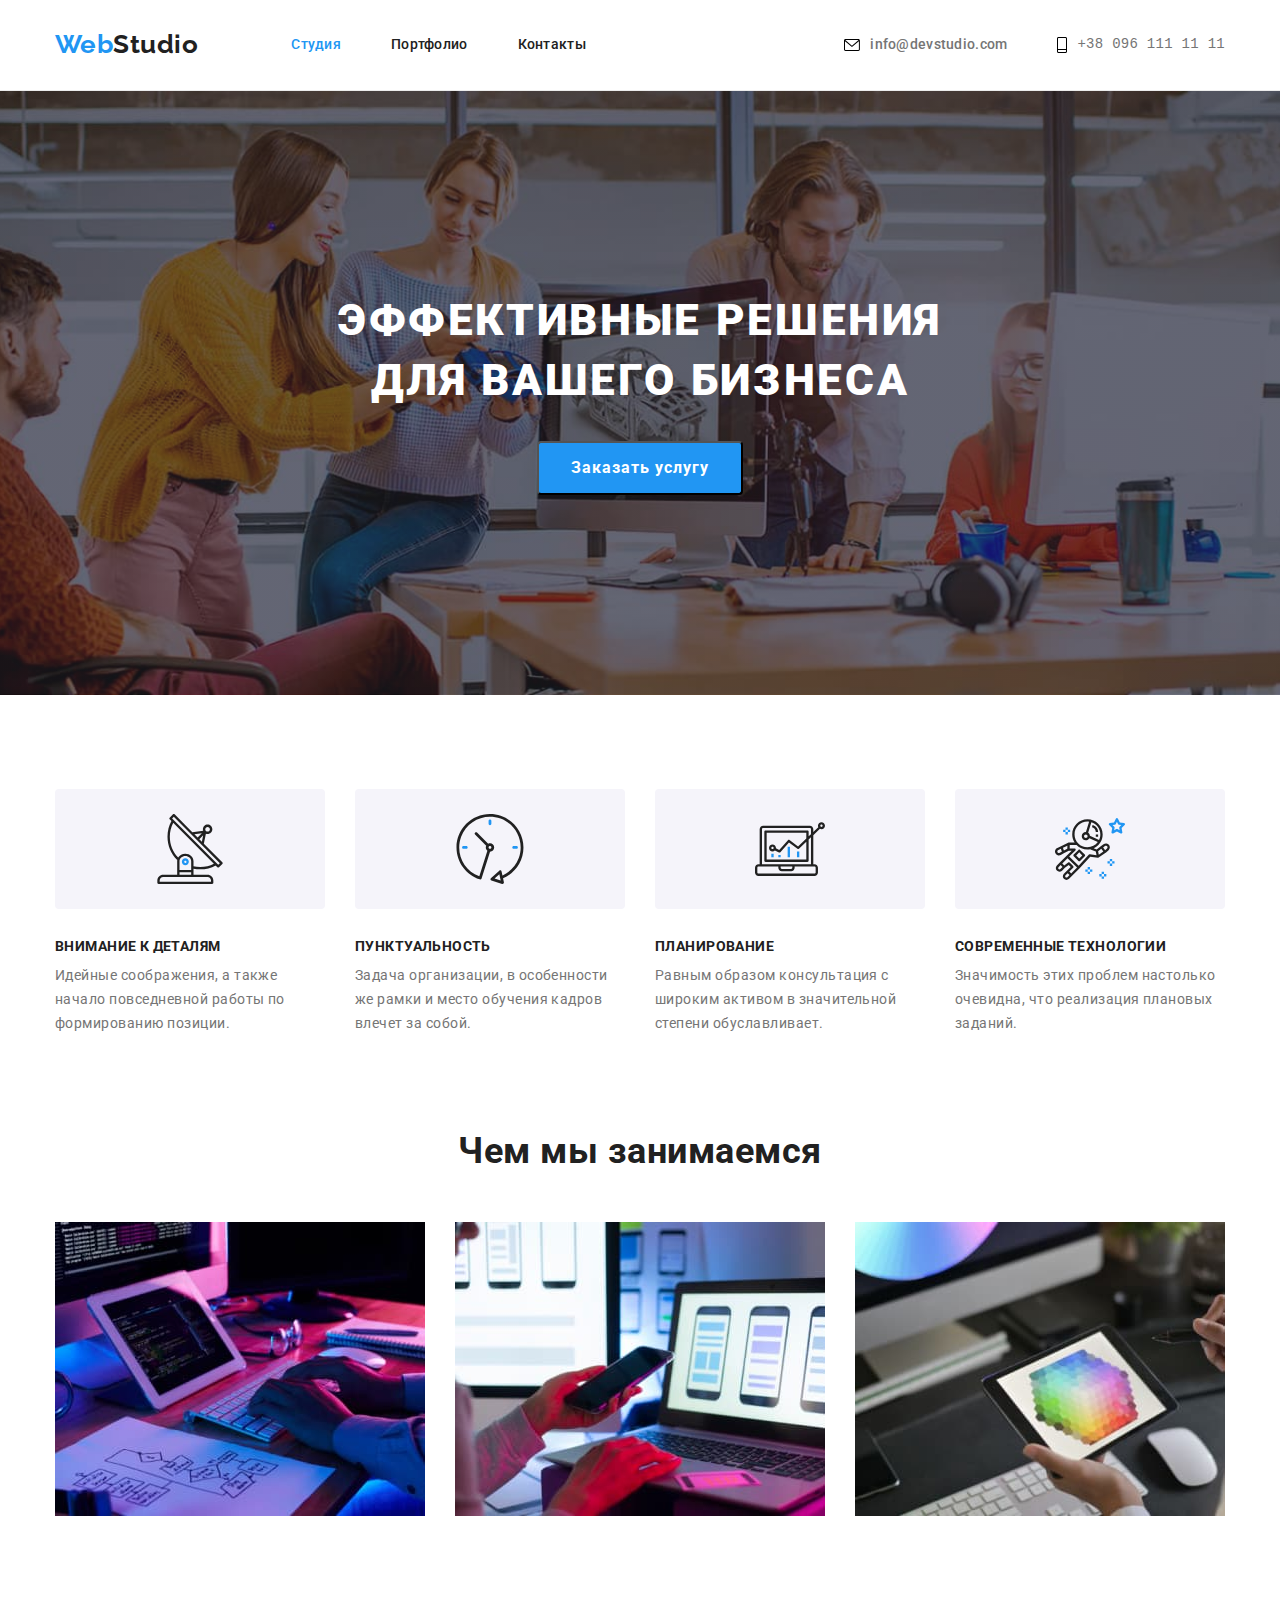
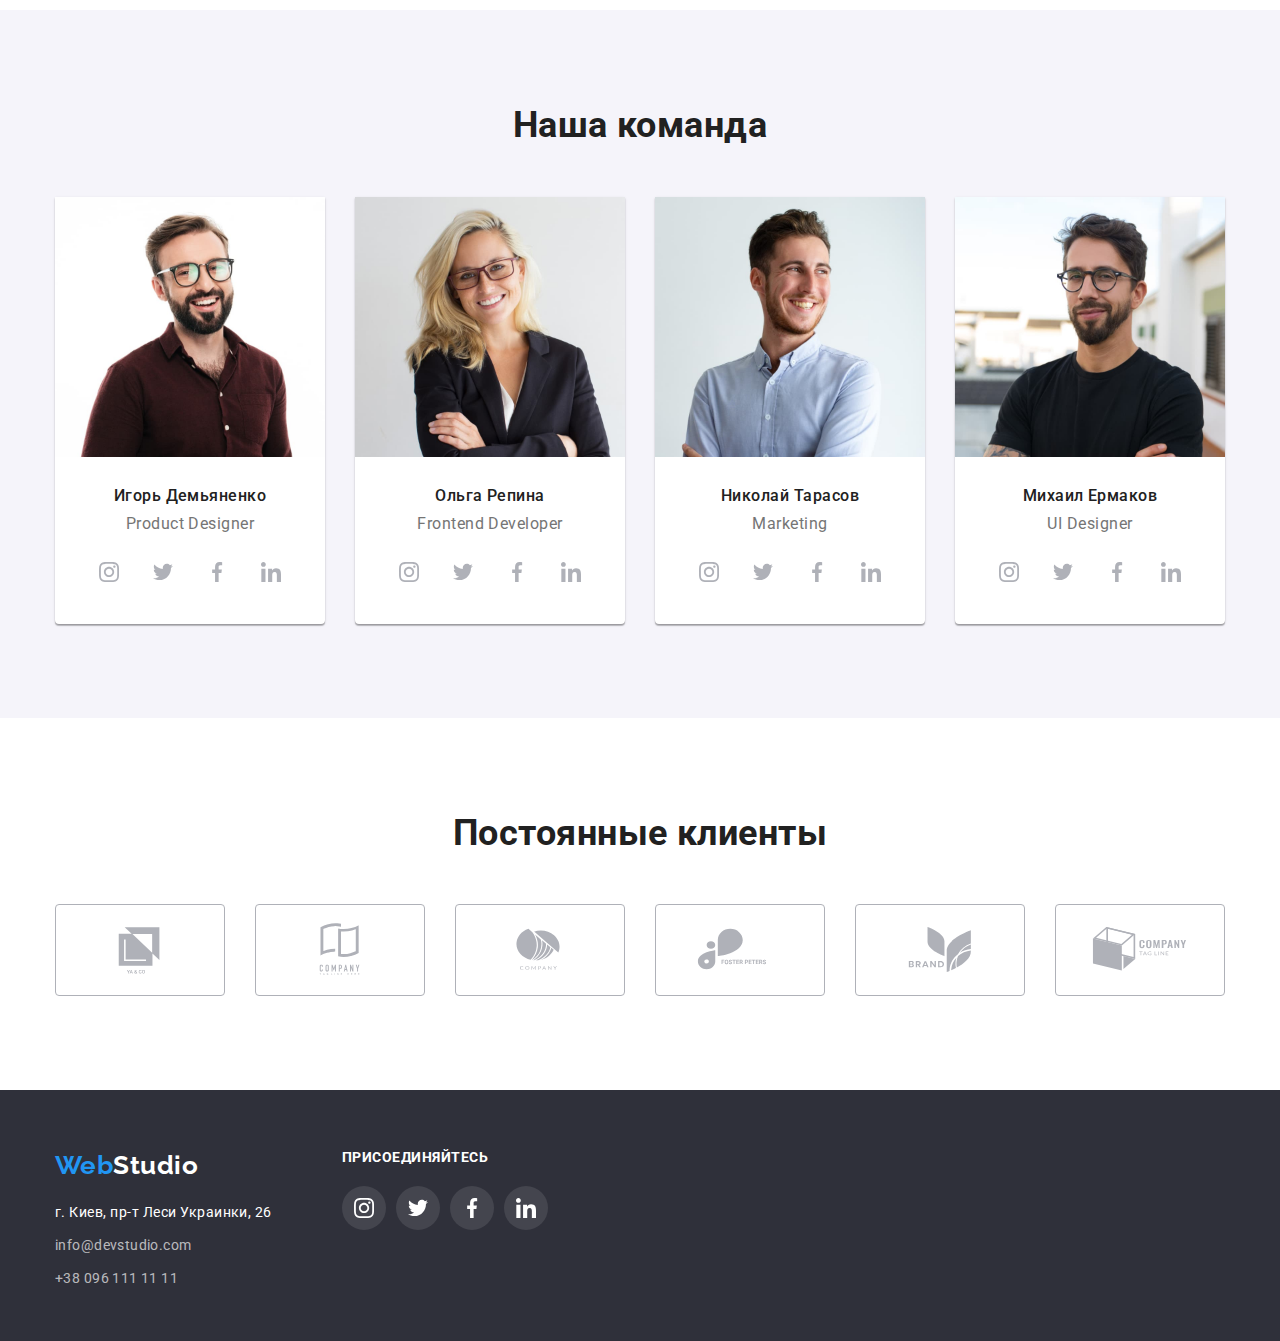
==== commit 7f750718: "фиксит ошибки" ====
--- a/index.html
+++ b/index.html
@@ -398,7 +398,7 @@
         </div>
         </div>
         <div class="joinus">
-          <p class="joinus-p">присоединяйтесь</p>
+          <p class="joinus-p">ПРИСОЕДИНЯЙТЕСЬ</p>
           <ul class="social-footer">
                 <li class="social-item-footer">
                   <a href="#" class="social-link-footer">
--- a/css/style.css
+++ b/css/style.css
@@ -186,7 +186,8 @@
   color: var(--accent-color);
 }
 
-.auth-nav-link:hover .auth-nav-icon {
+.auth-nav-link:hover .auth-nav-icon,
+.auth-nav-link:focus .auth-nav-icon {
   fill: var(--accent-color);
 }
 
@@ -522,8 +523,10 @@
 }
 
 .joinus-p {
-  font-weight: 700px;
-  color: var(--primary-white-color);
+  font-size: 14px;
+  font-weight: 700;
+  color: var(--primary-white-color);
+  line-height: 1.14;
 }
 
 /* Footer Social */
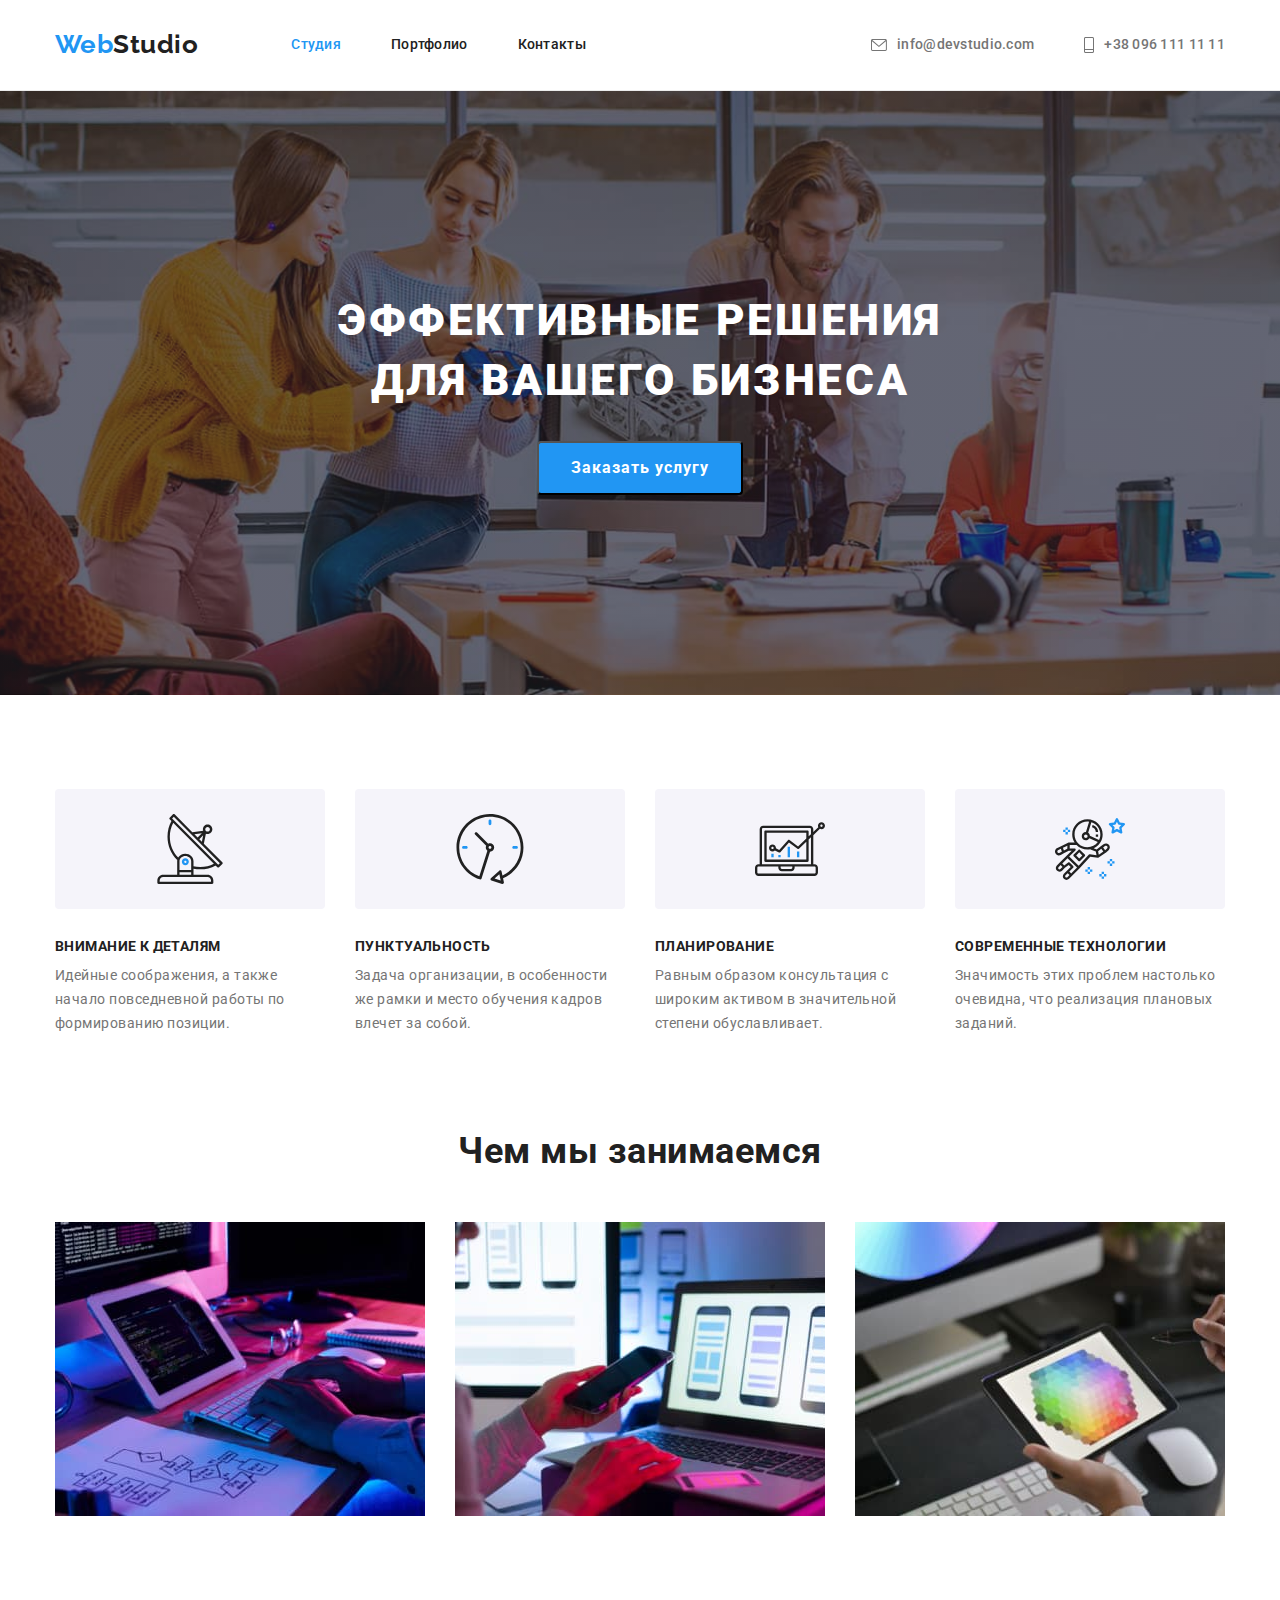
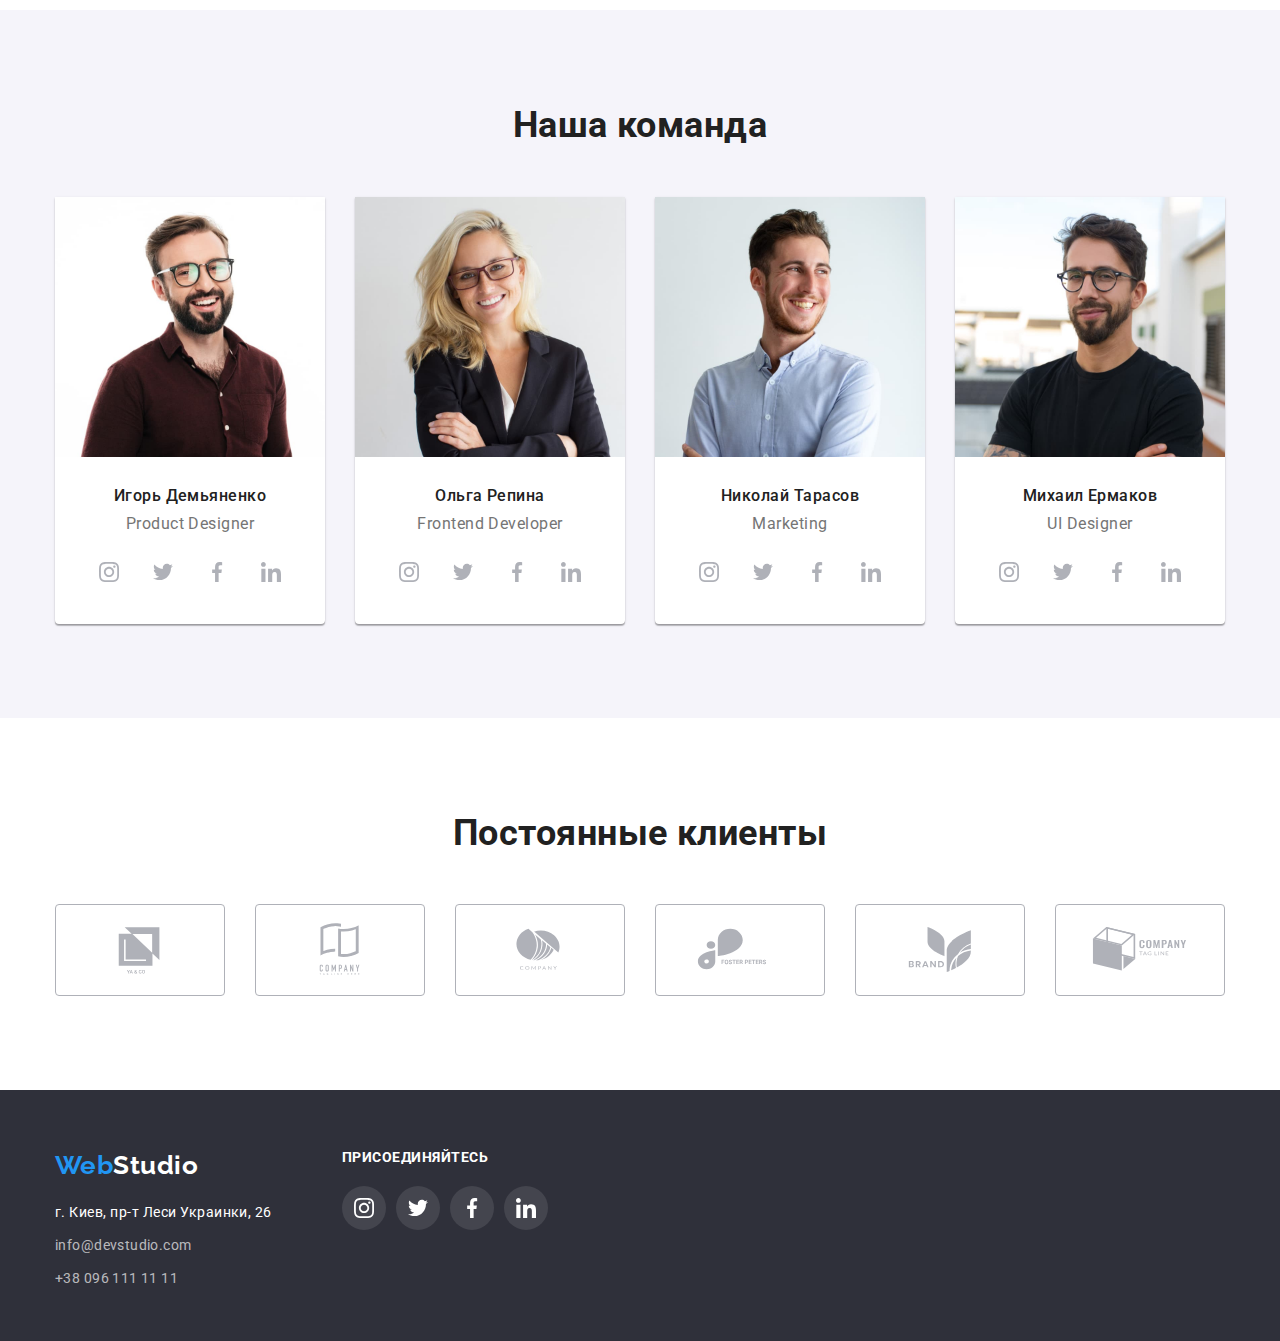
==== commit 378f27ae: "Фиксит фокус эффект" ====
--- a/index.html
+++ b/index.html
@@ -16,7 +16,7 @@
     <link rel="stylesheet" href="./css/style.css" />
   </head>
 
-  <body>
+  <main>
     <!-- Шапка сайта -->
     <header class="page-header">
       <div class="container header-item">
@@ -47,7 +47,7 @@
              width="10" height="16">
                   <use href="./images/sprite1.svg#phone">
                   </use>
-                </svg><pre>+38 096 111 11 11</pre></a>
+                </svg>+38 096 111 11 11</a>
           </li>
         </ul>
       </div>
@@ -146,38 +146,30 @@
               <ul class="team-social">
                 <li class="team-social-item">
                   <a href="#" class="social-link">
-                    <div class="social-thumb">
                     <svg class="social-icon" width=20 height=20>
                       <use href="./images/sprite1.svg#instagram1"></use> 
                     </svg>
-                    </div>
-                  </a>
-                </li>
-                <li class="team-social-item">
-                  <a href="#" class="social-link">
-                    <div class="social-thumb">
-                      <svg class="social-icon" width=20 height=20>
-                        <use href="./images/sprite1.svg#twitter1"></use> 
-                      </svg>
-                    </div>
-                  </a>
-                </li>
-                <li class="team-social-item">
-                  <a href="#" class="social-link">
-                    <div class="social-thumb">
-                      <svg class="social-icon" width=20 height=20>
-                        <use href="./images/sprite1.svg#facebook1"></use> 
-                      </svg>
-                    </div>
-                  </a>
-                </li>
-                <li class="team-social-item">
-                  <a href="#" class="social-link">
-                    <div class="social-thumb">
-                      <svg class="social-icon" width=20 height=20>
-                        <use href="./images/sprite1.svg#linkedin1"></use> 
-                      </svg>
-                    </div>  
+                  </a>
+                </li>
+                <li class="team-social-item">
+                  <a href="#" class="social-link">
+                      <svg class="social-icon" width=20 height=20>
+                        <use href="./images/sprite1.svg#twitter1"></use> 
+                      </svg>
+                  </a>
+                </li>
+                <li class="team-social-item">
+                  <a href="#" class="social-link">
+                      <svg class="social-icon" width=20 height=20>
+                        <use href="./images/sprite1.svg#facebook1"></use> 
+                      </svg>
+                  </a>
+                </li>
+                <li class="team-social-item">
+                  <a href="#" class="social-link">
+                      <svg class="social-icon" width=20 height=20>
+                        <use href="./images/sprite1.svg#linkedin1"></use> 
+                      </svg>
                   </a>
                 </li>
               </ul>
@@ -189,38 +181,30 @@
               <ul class="team-social">
                 <li class="team-social-item">
                   <a href="#" class="social-link">
-                    <div class="social-thumb">
                     <svg class="social-icon" width=20 height=20>
                       <use href="./images/sprite1.svg#instagram1"></use> 
                     </svg>
-                    </div>
-                  </a>
-                </li>
-                <li class="team-social-item">
-                  <a href="#" class="social-link">
-                    <div class="social-thumb">
-                      <svg class="social-icon" width=20 height=20>
-                        <use href="./images/sprite1.svg#twitter1"></use> 
-                      </svg>
-                    </div>
-                  </a>
-                </li>
-                <li class="team-social-item">
-                  <a href="#" class="social-link">
-                    <div class="social-thumb">
-                      <svg class="social-icon" width=20 height=20>
-                        <use href="./images/sprite1.svg#facebook1"></use> 
-                      </svg>
-                    </div>
-                  </a>
-                </li>
-                <li class="team-social-item">
-                  <a href="#" class="social-link">
-                    <div class="social-thumb">
-                      <svg class="social-icon" width=20 height=20>
-                        <use href="./images/sprite1.svg#linkedin1"></use> 
-                      </svg>
-                    </div>  
+                  </a>
+                </li>
+                <li class="team-social-item">
+                  <a href="#" class="social-link">
+                      <svg class="social-icon" width=20 height=20>
+                        <use href="./images/sprite1.svg#twitter1"></use> 
+                      </svg>
+                  </a>
+                </li>
+                <li class="team-social-item">
+                  <a href="#" class="social-link">
+                      <svg class="social-icon" width=20 height=20>
+                        <use href="./images/sprite1.svg#facebook1"></use> 
+                      </svg>
+                  </a>
+                </li>
+                <li class="team-social-item">
+                  <a href="#" class="social-link">
+                      <svg class="social-icon" width=20 height=20>
+                        <use href="./images/sprite1.svg#linkedin1"></use> 
+                      </svg>
                   </a>
                 </li>
               </ul>
@@ -232,38 +216,30 @@
               <ul class="team-social">
                 <li class="team-social-item">
                   <a href="#" class="social-link">
-                    <div class="social-thumb">
                     <svg class="social-icon" width=20 height=20>
                       <use href="./images/sprite1.svg#instagram1"></use> 
                     </svg>
-                    </div>
-                  </a>
-                </li>
-                <li class="team-social-item">
-                  <a href="#" class="social-link">
-                    <div class="social-thumb">
-                      <svg class="social-icon" width=20 height=20>
-                        <use href="./images/sprite1.svg#twitter1"></use> 
-                      </svg>
-                    </div>
-                  </a>
-                </li>
-                <li class="team-social-item">
-                  <a href="#" class="social-link">
-                    <div class="social-thumb">
-                      <svg class="social-icon" width=20 height=20>
-                        <use href="./images/sprite1.svg#facebook1"></use> 
-                      </svg>
-                    </div>
-                  </a>
-                </li>
-                <li class="team-social-item">
-                  <a href="#" class="social-link">
-                    <div class="social-thumb">
-                      <svg class="social-icon" width=20 height=20>
-                        <use href="./images/sprite1.svg#linkedin1"></use> 
-                      </svg>
-                    </div>  
+                  </a>
+                </li>
+                <li class="team-social-item">
+                  <a href="#" class="social-link">
+                      <svg class="social-icon" width=20 height=20>
+                        <use href="./images/sprite1.svg#twitter1"></use> 
+                      </svg>
+                  </a>
+                </li>
+                <li class="team-social-item">
+                  <a href="#" class="social-link">
+                      <svg class="social-icon" width=20 height=20>
+                        <use href="./images/sprite1.svg#facebook1"></use> 
+                      </svg>
+                  </a>
+                </li>
+                <li class="team-social-item">
+                  <a href="#" class="social-link">
+                      <svg class="social-icon" width=20 height=20>
+                        <use href="./images/sprite1.svg#linkedin1"></use> 
+                      </svg>
                   </a>
                 </li>
               </ul>
@@ -275,38 +251,30 @@
               <ul class="team-social">
                 <li class="team-social-item">
                   <a href="#" class="social-link">
-                    <div class="social-thumb">
                     <svg class="social-icon" width=20 height=20>
                       <use href="./images/sprite1.svg#instagram1"></use> 
                     </svg>
-                    </div>
-                  </a>
-                </li>
-                <li class="team-social-item">
-                  <a href="#" class="social-link">
-                    <div class="social-thumb">
-                      <svg class="social-icon" width=20 height=20>
-                        <use href="./images/sprite1.svg#twitter1"></use> 
-                      </svg>
-                    </div>
-                  </a>
-                </li>
-                <li class="team-social-item">
-                  <a href="#" class="social-link">
-                    <div class="social-thumb">
-                      <svg class="social-icon" width=20 height=20>
-                        <use href="./images/sprite1.svg#facebook1"></use> 
-                      </svg>
-                    </div>
-                  </a>
-                </li>
-                <li class="team-social-item">
-                  <a href="#" class="social-link">
-                    <div class="social-thumb">
-                      <svg class="social-icon" width=20 height=20>
-                        <use href="./images/sprite1.svg#linkedin1"></use> 
-                      </svg>
-                    </div>  
+                  </a>
+                </li>
+                <li class="team-social-item">
+                  <a href="#" class="social-link">
+                      <svg class="social-icon" width=20 height=20>
+                        <use href="./images/sprite1.svg#twitter1"></use> 
+                      </svg>
+                  </a>
+                </li>
+                <li class="team-social-item">
+                  <a href="#" class="social-link">
+                      <svg class="social-icon" width=20 height=20>
+                        <use href="./images/sprite1.svg#facebook1"></use> 
+                      </svg>
+                  </a>
+                </li>
+                <li class="team-social-item">
+                  <a href="#" class="social-link">
+                      <svg class="social-icon" width=20 height=20>
+                        <use href="./images/sprite1.svg#linkedin1"></use> 
+                      </svg>
                   </a>
                 </li>
               </ul>
@@ -321,69 +289,57 @@
       <ul class="customers-list">
         <li class="customers-item">
           <a href="#" class="customers-link">
-          <div class="customers-thumb">
             <svg class="customers-icon">
               <use href="./images/sprite1.svg#customers1">
               </use>
             </svg>
-          </div>
-          </a>
-        </li>
-        <li class="customers-item">
-          <a href="#" class="customers-link">
-          <div class="customers-thumb">
+          </a>
+        </li>
+        <li class="customers-item">
+          <a href="#" class="customers-link">
             <svg class="customers-icon">
               <use href="./images/sprite1.svg#customers2">
               </use>
             </svg>
-          </div>
-          </a>
-        </li>
-        <li class="customers-item">
-          <a href="#" class="customers-link">
-          <div class="customers-thumb">
+          </a>
+        </li>
+        <li class="customers-item">
+          <a href="#" class="customers-link">
             <svg class="customers-icon">
               <use href="./images/sprite1.svg#customers3">
               </use>
             </svg>
-          </div>
-          </a>
-        </li>
-        <li class="customers-item">
-          <a href="#" class="customers-link">
-          <div class="customers-thumb">
+          </a>
+        </li>
+        <li class="customers-item">
+          <a href="#" class="customers-link">
             <svg class="customers-icon">
               <use href="./images/sprite1.svg#customers4">
               </use>
             </svg>
-          </div>
-          </a>
-        </li>
-        <li class="customers-item">
-          <a href="#" class="customers-link">
-          <div class="customers-thumb">
+          </a>
+        </li>
+        <li class="customers-item">
+          <a href="#" class="customers-link">
             <svg class="customers-icon">
               <use href="./images/sprite1.svg#customers5">
               </use>
             </svg>
-          </div>
-          </a>
-        </li>
-        <li class="customers-item">
-          <a href="#" class="customers-link">
-          <div class="customers-thumb">
+          </a>
+        </li>
+        <li class="customers-item">
+          <a href="#" class="customers-link">
             <svg class="customers-icon">
               <use href="./images/sprite1.svg#customers6">
               </use>
             </svg>
-          </div>
           </a>
         </li>
       </ul>
       </div>
       </section>
-      
     </main>
+
     <!-- Футер -->
  <footer id="footer" class="footer-real">
       <div class="container footer-item">
@@ -401,39 +357,31 @@
           <p class="joinus-p">ПРИСОЕДИНЯЙТЕСЬ</p>
           <ul class="social-footer">
                 <li class="social-item-footer">
-                  <a href="#" class="social-link-footer">
-                    <div class="social-thumb-footer">
+                  <a href="#" class="social-link-footer">          
                     <svg class="social-icon-footer" width=20 height=20>
                       <use href="./images/sprite1.svg#instagram1"></use> 
-                    </svg>
-                    </div>
+                    </svg>      
                   </a>
                 </li>
                 <li class="social-item-footer">
                   <a href="#" class="social-link-footer">
-                    <div class="social-thumb-footer">
                       <svg class="social-icon-footer" width=20 height=20>
                         <use href="./images/sprite1.svg#twitter1"></use> 
                       </svg>
-                    </div>
                   </a>
                 </li>
                 <li class="social-item-footer">
                   <a href="#" class="social-link-footer">
-                    <div class="social-thumb-footer">
                       <svg class="social-icon-footer" width=20 height=20>
                         <use href="./images/sprite1.svg#facebook1"></use> 
                       </svg>
-                    </div>
                   </a>
                 </li>
                 <li class="social-item-footer">
                   <a href="#" class="social-link-footer">
-                    <div class="social-thumb-footer">
                       <svg class="social-icon-footer" width=20 height=20>
                         <use href="./images/sprite1.svg#linkedin1"></use> 
                       </svg>
-                    </div>  
                   </a>
                 </li>
               </ul>
--- a/css/style.css
+++ b/css/style.css
@@ -175,6 +175,7 @@
 
 .auth-nav-icon {
   margin-right: 10px;
+  fill: var(--primary-text-color);
 }
 
 .site-nav-link:hover,
@@ -321,7 +322,7 @@
   content: ('');
 } */
 
-.feature-list-item:nth-child(2)::before {
+/* .feature-list-item:nth-child(2)::before {
   background-image: url(../images/feat2.svg);
   content: ('');
 }
@@ -334,7 +335,7 @@
 .feature-list-item:nth-child(4)::before {
   background-image: url(../images/feat4.svg);
   content: ('');
-}
+} */
 
 /* .feature-list-item .feature-list .feature-list-item + .feature-list-item {
   margin-left: 30px;
@@ -415,7 +416,7 @@
   margin-left: 32px;
 }
 
-.social-thumb {
+.social-link {
   display: flex;
   align-items: center;
   justify-content: center;
@@ -429,8 +430,8 @@
   fill: currentColor;
 }
 
-.social-thumb:hover,
-.social-thumb:focus {
+.social-link:hover,
+.social-link:focus {
   border-radius: 50%;
   background-color: var(--accent-color);
   color: var(--primary-white-color);
@@ -442,7 +443,7 @@
   justify-content: space-between;
 }
 
-.customers-thumb {
+.customers-link {
   width: 170px;
   height: 92px;
   display: flex;
@@ -461,8 +462,8 @@
   fill: currentColor;
 }
 
-.customers-thumb:hover,
-.customers-thumb:focus {
+.customers-link:hover,
+.customers-link:focus {
   border: 1px solid var(--accent-color);
   color: var(--accent-color);
 }
@@ -540,7 +541,7 @@
   margin-top: 20px;
 }
 
-.social-thumb-footer {
+.social-link-footer {
   display: flex;
   align-items: center;
   justify-content: center;
@@ -556,8 +557,8 @@
   fill: currentColor;
 }
 
-.social-thumb-footer:hover,
-.social-thumb-footer:focus {
+.social-link-footer:hover,
+.social-link-footer:focus {
   border-radius: 50%;
   background-color: var(--accent-color);
 }
